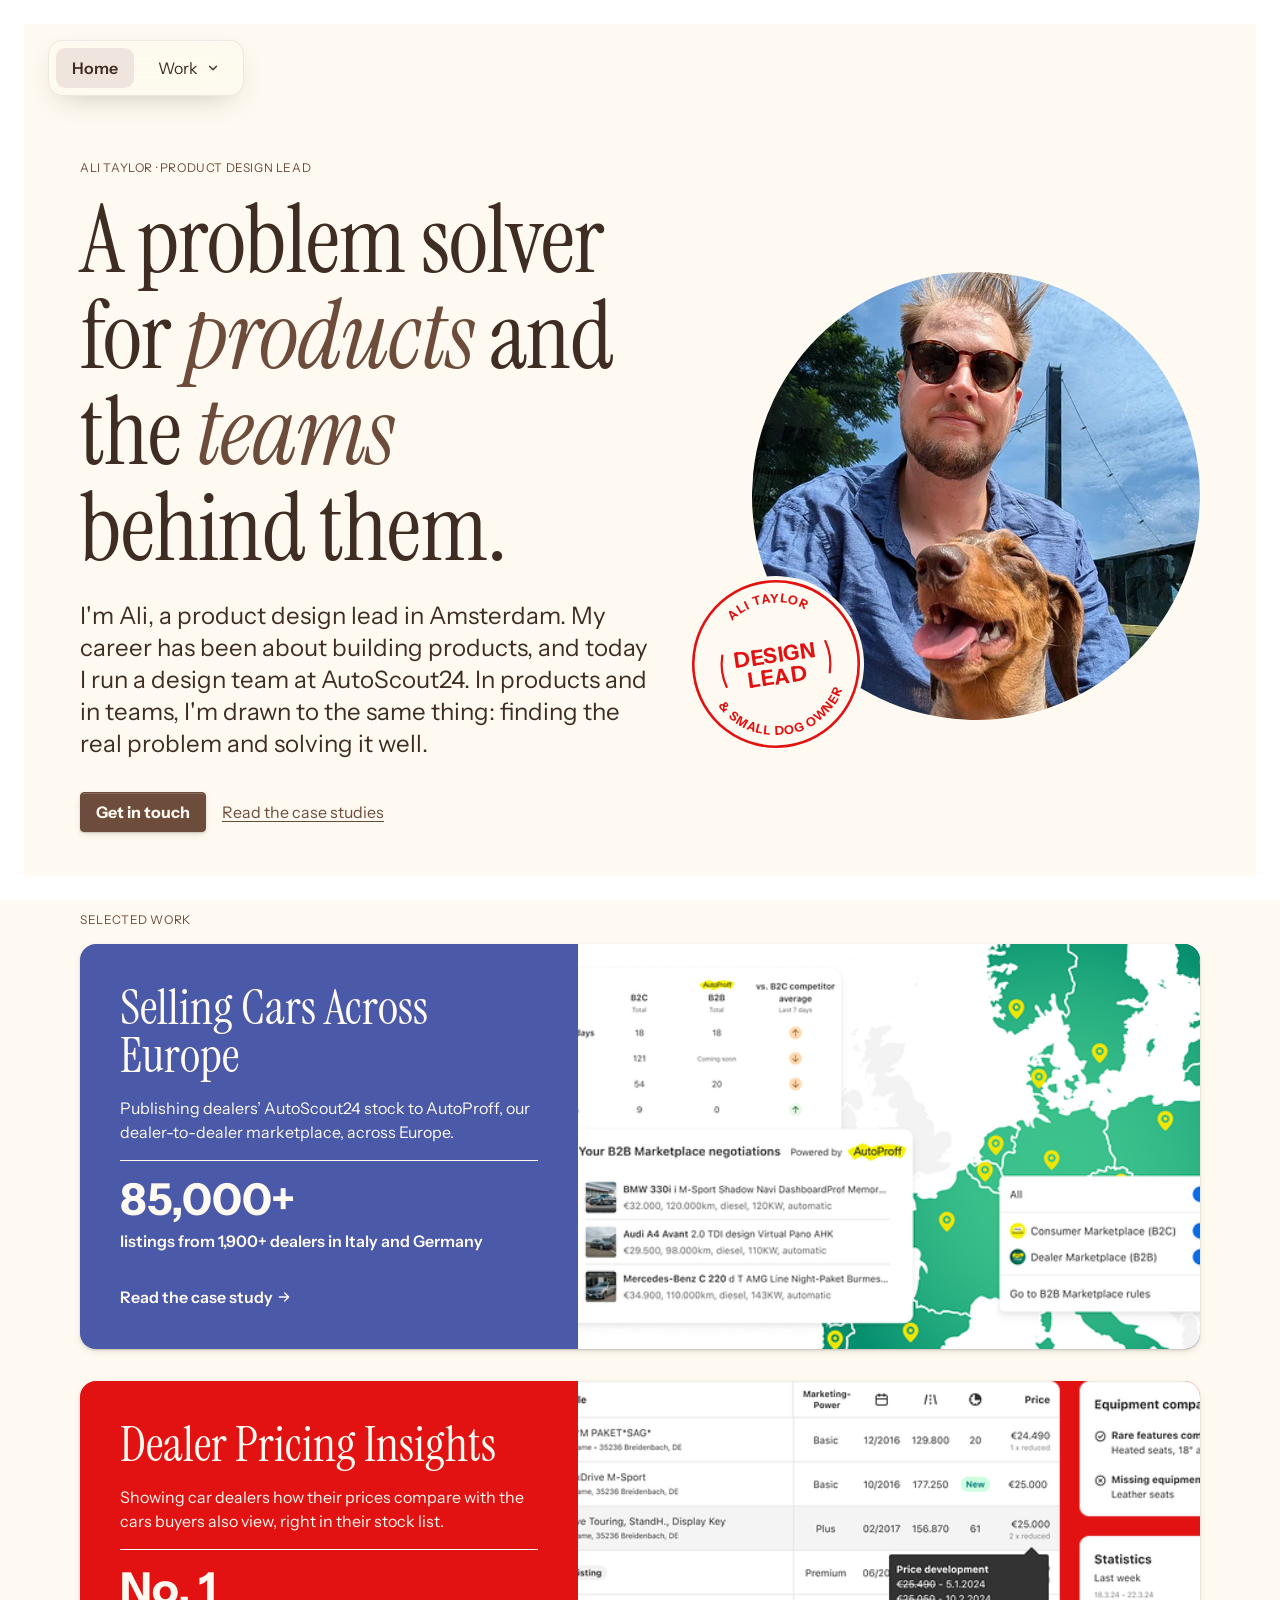
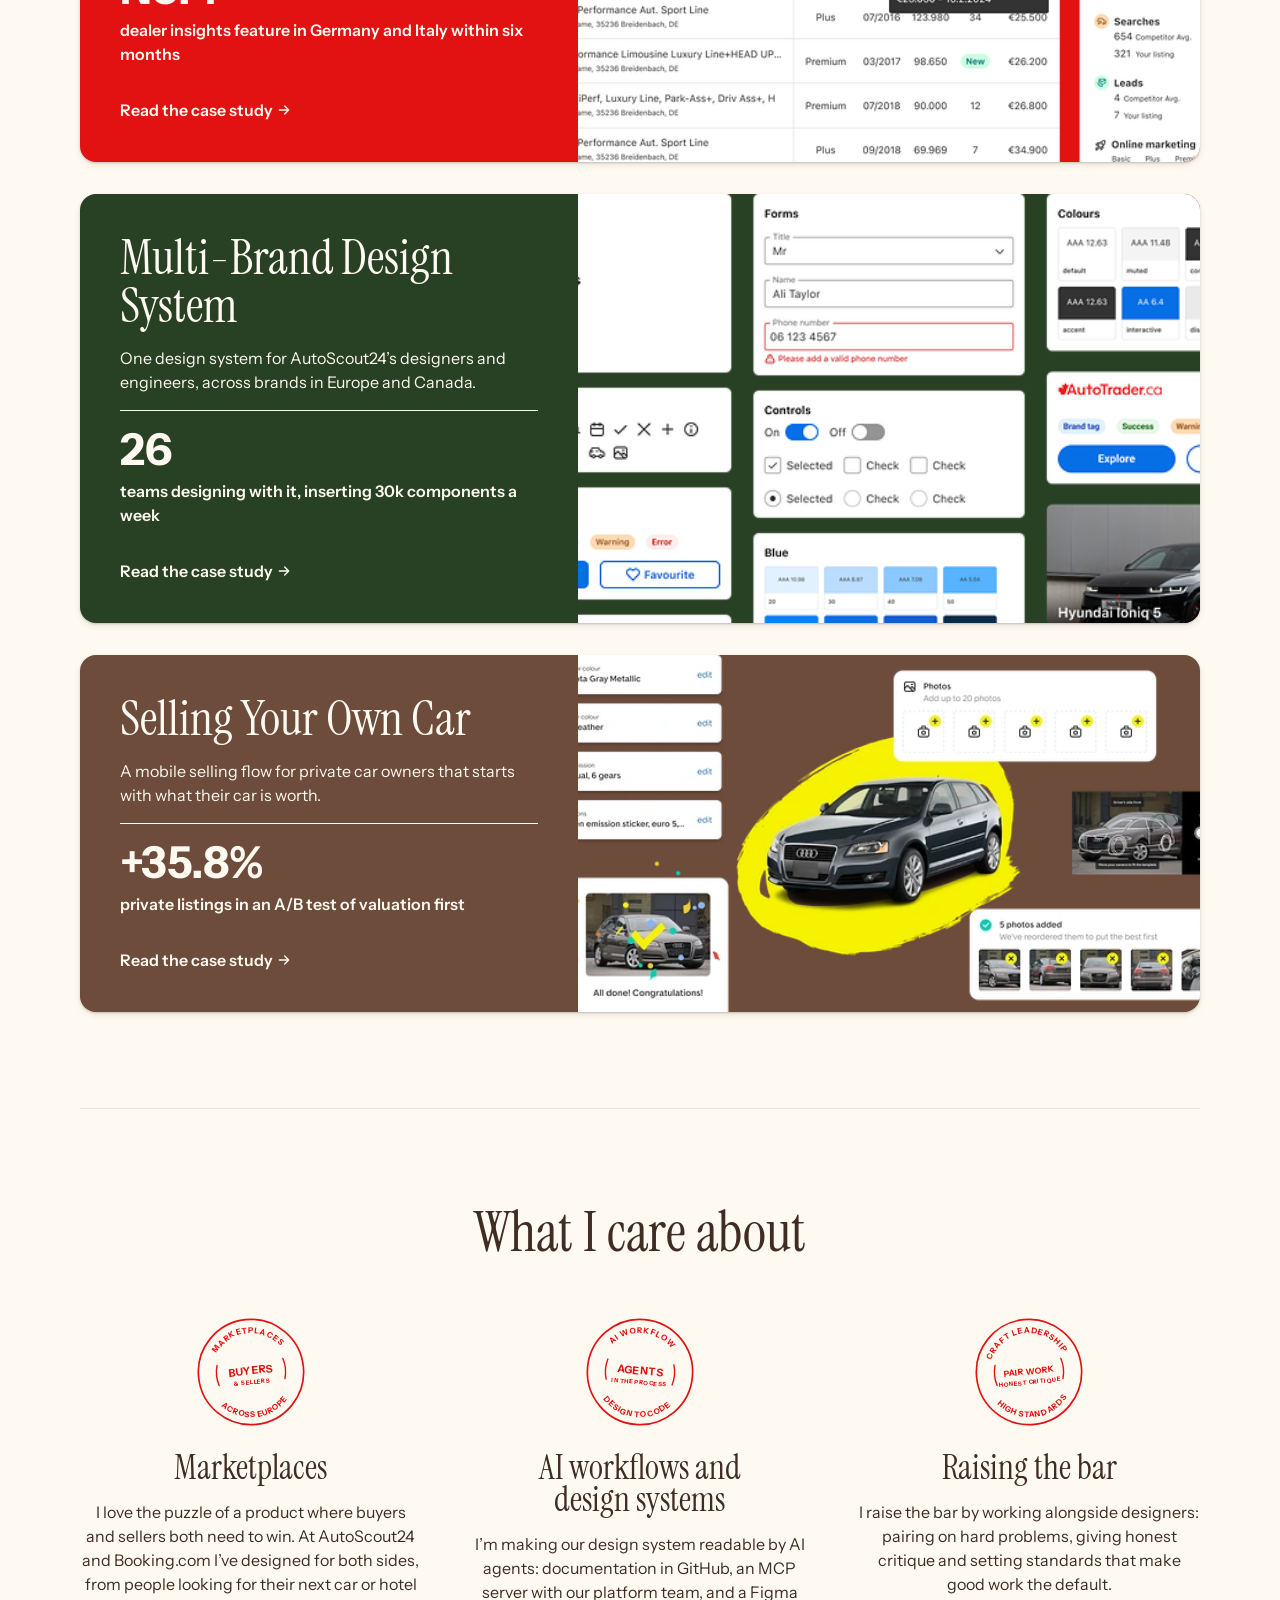
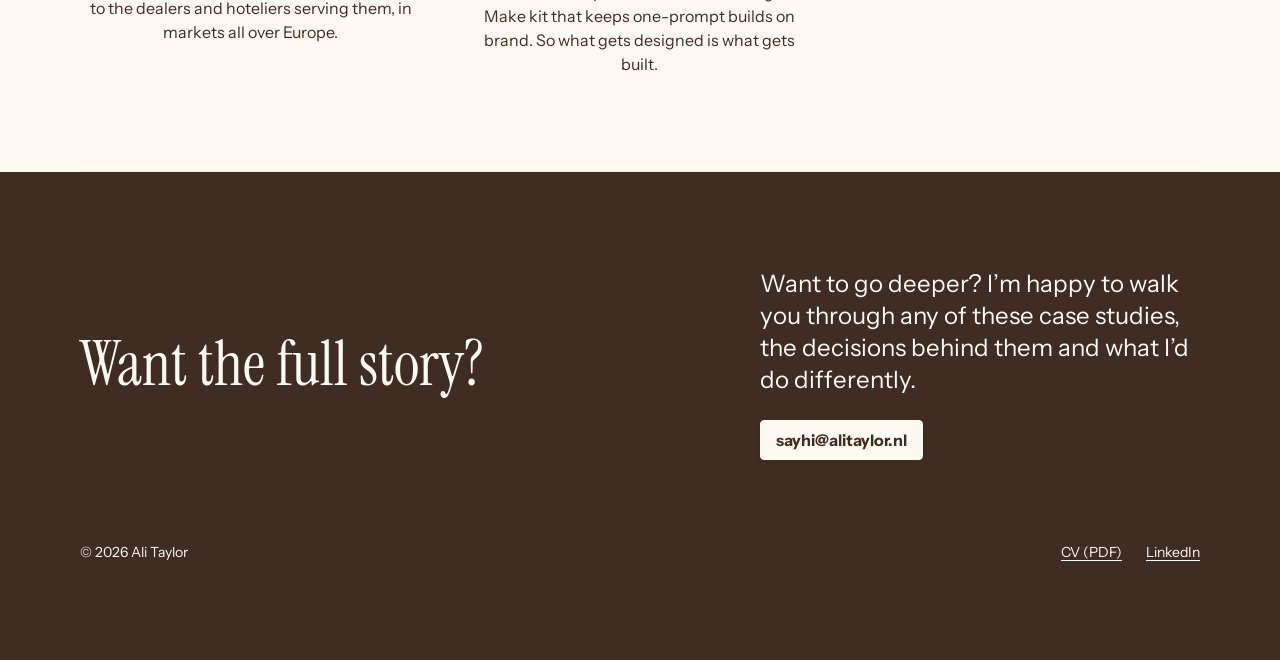
==== index.html @ aa12f7df "Copy pass from portfolio review: results on home cards, clearer names - Home cards (and matching her" ====
<!doctype html>
<html lang="en-GB">
<head>
<meta charset="utf-8">
<meta name="viewport" content="width=device-width, initial-scale=1">
<title>Ali Taylor, product design lead</title>
<meta name="description" content="Ali Taylor is a product design lead at AutoScout24. Case studies in marketplaces across Europe, pricing intelligence, multi-brand design systems and private car selling.">
<link rel="canonical" href="https://alitaylor.nl/">
<meta property="og:type" content="website">
<meta property="og:title" content="Ali Taylor, product design lead">
<meta property="og:description" content="Ali Taylor is a product design lead at AutoScout24. Case studies in marketplaces across Europe, pricing intelligence, multi-brand design systems and private car selling.">
<meta property="og:url" content="https://alitaylor.nl/">
<meta property="og:image" content="https://alitaylor.nl/assets/img/og.jpg?v=2">
<meta property="og:image:width" content="1200">
<meta property="og:image:height" content="630">
<meta name="twitter:card" content="summary_large_image">
<meta name="theme-color" content="#fefaf1">
<link rel="icon" href="assets/favicon.svg" type="image/svg+xml">
<link rel="preconnect" href="https://fonts.googleapis.com">
<link rel="preconnect" href="https://fonts.gstatic.com" crossorigin>
<link rel="stylesheet" href="https://fonts.googleapis.com/css2?family=Instrument+Sans:ital,wght@0,400..700;1,400..700&family=Instrument+Serif:ital@0;1&display=swap">
<script>if(!matchMedia("(prefers-reduced-motion: reduce)").matches){document.documentElement.classList.add("rv");setTimeout(function(){if(!window.__rv)document.documentElement.classList.add("rv-done")},2500)}</script>
<link rel="stylesheet" href="assets/css/site.css?v=ddb1b9ba">
</head>
<body>
<a class="skip" href="#main">Skip to content</a>
<header class="site-header">
  <div class="bar">
    <nav class="nav" aria-label="Main">
      <a href="" aria-current="page">Home</a>
      <details class="work-menu">
        <summary>Work</summary>
          <ul>
  <li><a href="work/cross-border/">Selling Cars Across Europe</a></li>
  <li><a href="work/competitive-insights/">Dealer Pricing Insights</a></li>
  <li><a href="work/showcar/">Multi-Brand Design System</a></li>
  <li><a href="work/private-sellers/">Selling Your Own Car</a></li>
          </ul>
      </details>
    </nav>
  </div>
</header>

<main id="main">
<section class="hero" aria-labelledby="intro-h">
  <div class="wrap">
    <div>
      <span class="chapter-label">Ali Taylor · Product design lead</span>
      <h1 class="display" id="intro-h">A problem solver for <em>products</em> and the <em>teams</em> behind&nbsp;them.</h1>
      <p class="lede">I'm Ali, a product design lead in Amsterdam. My career has been about building products, and today I run a design team at AutoScout24. In products and in teams, I'm drawn to the same thing: finding the real problem and solving it well.</p>
      <div class="hero-actions">
        <a class="btn" href="#contact">Get in touch</a>
        <a class="textlink" href="#work">Read the case studies</a>
      </div>
    </div>
    <div class="portrait-wrap">
      <img class="portrait" src="assets/img/about/ali.webp?v=2" srcset="assets/img/about/ali-520.webp?v=2 520w, assets/img/about/ali.webp?v=2 1040w" sizes="(max-width: 56rem) 80vw, 28rem" width="1040" height="1040" alt="Ali in sunglasses on a sunny terrace, with his dachshund grinning in the foreground.">
      <svg class="roundel portrait-stamp" viewBox="0 0 200 200" role="img" aria-label="Ali Taylor: product design lead and small dog owner">
        <use href="#roundel-frame" />
        <text class="roundel-arc"><textPath href="#roundel-top" startOffset="50%">ALI TAYLOR</textPath></text>
        <text class="roundel-main big" x="100" y="98">DESIGN</text>
        <text class="roundel-main big" x="100" y="123">LEAD</text>
        <text class="roundel-arc"><textPath href="#roundel-bottom" startOffset="50%">&amp; SMALL DOG OWNER</textPath></text>
      </svg>
    </div>
  </div>
</section>

<section class="section" id="work" aria-labelledby="work-h" style="padding-top:0">
  <div class="wrap">
    <div class="section-head">
      <h2 id="work-h">Selected work</h2>
    </div>
    <div class="shelf">
<a class="book project-3" href="work/cross-border/">
  <div class="book-text">
    <h3>Selling Cars Across Europe</h3>
    <p>Publishing dealers’ AutoScout24 stock to AutoProff, our dealer-to-dealer marketplace, across Europe.</p>
    <p class="book-result"><b>85,000+</b> listings from 1,900+ dealers in Italy and Germany</p>
    <span class="book-cta">Read the case study <span class="book-arrow icon-arrow" aria-hidden="true"></span></span>
  </div>
  <div class="shot">
  <img src="assets/img/cross-border/cover.webp" srcset="assets/img/cross-border/cover-620.webp 620w, assets/img/cross-border/cover.webp 1240w" sizes="(max-width: 52rem) 100vw, 620px" alt="" width="1240" height="620" loading="lazy">
</div>
</a>
<a class="book project-2" href="work/competitive-insights/">
  <div class="book-text">
    <h3>Dealer Pricing Insights</h3>
    <p>Showing car dealers how their prices compare with the cars buyers also view, right in their stock list.</p>
    <p class="book-result"><b>No. 1</b> dealer insights feature in Germany and Italy within six months</p>
    <span class="book-cta">Read the case study <span class="book-arrow icon-arrow" aria-hidden="true"></span></span>
  </div>
  <div class="shot">
  <img src="assets/img/competitive-insights/cover.webp" srcset="assets/img/competitive-insights/cover-620.webp 620w, assets/img/competitive-insights/cover.webp 1240w" sizes="(max-width: 52rem) 100vw, 620px" alt="" width="1240" height="620" loading="lazy">
</div>
</a>
<a class="book project-1" href="work/showcar/">
  <div class="book-text">
    <h3>Multi-Brand Design System</h3>
    <p>One design system for AutoScout24’s designers and engineers, across brands in Europe and Canada.</p>
    <p class="book-result"><b>26</b> teams designing with it, inserting 30k components a week</p>
    <span class="book-cta">Read the case study <span class="book-arrow icon-arrow" aria-hidden="true"></span></span>
  </div>
  <div class="shot">
  <img src="assets/img/showcar/cover.webp" srcset="assets/img/showcar/cover-620.webp 620w, assets/img/showcar/cover.webp 1240w" sizes="(max-width: 52rem) 100vw, 620px" alt="" width="1240" height="620" loading="lazy">
</div>
</a>
<a class="book project-4" href="work/private-sellers/">
  <div class="book-text">
    <h3>Selling Your Own Car</h3>
    <p>A mobile selling flow for private car owners that starts with what their car is worth.</p>
    <p class="book-result"><b>+35.8%</b> private listings in an A/B test of valuation first</p>
    <span class="book-cta">Read the case study <span class="book-arrow icon-arrow" aria-hidden="true"></span></span>
  </div>
  <div class="shot">
  <img src="assets/img/private-sellers/cover.webp?v=5" srcset="assets/img/private-sellers/cover-620.webp?v=5 620w, assets/img/private-sellers/cover.webp?v=5 1240w" sizes="(max-width: 52rem) 100vw, 620px" alt="" width="1240" height="620" loading="lazy">
</div>
</a>
    </div>
  </div>
</section>

<section class="section drawer" id="interests" aria-labelledby="interests-h">
  <div class="wrap">
    <div class="section-head">
      <h2 id="interests-h">What I care about</h2>
    </div>
    <svg class="roundel-defs" width="0" height="0" aria-hidden="true" focusable="false">
      <defs>
        <path id="roundel-top" d="M 30,100 A 70,70 0 0 1 170,100" />
        <path id="roundel-bottom" d="M 19,100 A 81,81 0 0 0 181,100" />
        <g id="roundel-frame" fill="none" stroke="currentColor">
          <circle cx="100" cy="100" r="94" stroke-width="3" />
          <path d="M 40.9,82 A 62,62 0 0 0 40.9,118" stroke-width="2.5" stroke-linecap="round" />
          <path d="M 159.1,82 A 62,62 0 0 1 159.1,118" stroke-width="2.5" stroke-linecap="round" />
        </g>
      </defs>
    </svg>
    <div class="interests">
      <article class="interest">
          <svg class="roundel" viewBox="0 0 200 200" role="img" aria-label="Marketplaces: buyers and sellers, across Europe">
            <use href="#roundel-frame" />
            <text class="roundel-arc"><textPath href="#roundel-top" startOffset="50%">MARKETPLACES</textPath></text>
            <text class="roundel-main" x="100" y="104">BUYERS</text>
            <text class="roundel-sub" x="100" y="122">&amp; SELLERS</text>
            <text class="roundel-arc"><textPath href="#roundel-bottom" startOffset="50%">ACROSS EUROPE</textPath></text>
          </svg>
        <h3>Marketplaces</h3>
        <p>I love the puzzle of a product where buyers and sellers both need to win. At AutoScout24 and Booking.com I&rsquo;ve designed for both sides, from people looking for their next car or hotel to the dealers and hoteliers serving them, in markets all over Europe.</p>
      </article>
      <article class="interest">
          <svg class="roundel" viewBox="0 0 200 200" role="img" aria-label="AI Workflow">
            <use href="#roundel-frame" />
            <text class="roundel-arc"><textPath href="#roundel-top" startOffset="50%">AI WORKFLOW</textPath></text>
            <text class="roundel-main" x="100" y="104">AGENTS</text>
            <text class="roundel-sub" x="100" y="122">IN THE PROCESS</text>
            <text class="roundel-arc"><textPath href="#roundel-bottom" startOffset="50%">DESIGN TO CODE</textPath></text>
          </svg>
        <h3>AI workflows and design systems</h3>
        <p>I’m making our design system readable by AI agents: documentation in GitHub, an MCP server with our platform team, and a Figma Make kit that keeps one-prompt builds on brand. So what gets designed is what gets built.</p>
      </article>
      <article class="interest">
          <svg class="roundel" viewBox="0 0 200 200" role="img" aria-label="Craft leadership: pair work, honest critique, high standards">
            <use href="#roundel-frame" />
            <text class="roundel-arc"><textPath href="#roundel-top" startOffset="50%">CRAFT LEADERSHIP</textPath></text>
            <text class="roundel-main long" x="100" y="104">PAIR WORK</text>
            <text class="roundel-sub" x="100" y="122">HONEST CRITIQUE</text>
            <text class="roundel-arc"><textPath href="#roundel-bottom" startOffset="50%">HIGH STANDARDS</textPath></text>
          </svg>
        <h3>Raising the bar</h3>
        <p>I raise the bar by working alongside designers: pairing on hard problems, giving honest critique and setting standards that make good work the default.</p>
      </article>
    </div>
  </div>
</section>
</main>
<section class="contact section" id="contact" aria-labelledby="contact-h">
  <div class="wrap">
    <div>
      <h2 id="contact-h">Want the full story?</h2>
    </div>
    <div>
      <p>Want to go deeper? I&rsquo;m happy to walk you through any of these case studies, the decisions behind them and what I&rsquo;d do differently.</p>
      <a class="btn" href="mailto:sayhi@alitaylor.nl">sayhi@alitaylor.nl</a>
    </div>
    <div class="footer-row"><p class="copyright">&copy; 2026 Ali Taylor</p><nav class="footer-links" aria-label="Elsewhere"><a href="assets/docs/Ali-Taylor-CV.pdf">CV (PDF)</a><a href="https://www.linkedin.com/in/ali-taylor/" rel="me">LinkedIn</a></nav></div>
  </div>
</section>
<script src="assets/js/site.js?v=ddb1b9ba" defer></script>
</body>
</html>
---- assets/css/site.css ----
/* ==========================================================================
   Ali Taylor — portfolio
   WIREFRAME STYLESHEET
   Layout, spacing and responsive behaviour only. No brand styling.
   Replace the tokens below (and the font stacks) to apply a visual style.
   ========================================================================== */

:root {
  /* Palette, from the Portfolio 2024 Figma file (colour variables).
     Not used directly yet: map them onto the role tokens below. */
  --chocolate-40: #efe2db;
  --chocolate-80: #6d4c3b;
  --chocolate-100: #3f2c22;
  --strawberry-20: #fff0f4;
  --strawberry-40: #ffd3e0;
  --strawberry-80: #e21212;
  --vanilla-20: #fefaf1;
  --vanilla-40: #fdeec7;
  --blueberry-80: #4a5aa8;
  --mint-100: #284124;
  --mint-40: #c2dbbd;
  --mint-20: #e4eee2;

  /* Role tokens. Every colour on the site comes from these. */
  --bg: var(--vanilla-20); /* page */
  --fg: var(--chocolate-100);   /* text, borders */
  --muted: var(--chocolate-80); /* secondary text */
  --line: #d4d4d4;      /* dividers, light borders */
  --fill: #f2f2f2;      /* boxes, cards, panels */
  --fill-strong: #dcdcdc; /* emphasised boxes (current step, CTA areas) */

  /* Project tones. Each case study is themed by its tone (see "Project themes" at the end). */
  --tone-1: var(--mint-100);       /* Multi-Brand Design System */
  --tone-2: var(--strawberry-80);  /* Dealer Pricing Insights */
  --tone-3: var(--blueberry-80);   /* Selling Cars Across Europe */
  --tone-4: var(--chocolate-80);   /* Selling Your Own Car */

  /* Type. Instrument Serif for display headings and case study titles; Instrument Sans for everything else.
     Loaded from Google Fonts in each page's <head>. */
  --serif: "Instrument Serif", Georgia, "Times New Roman", serif;
  --sans: "Instrument Sans", system-ui, -apple-system, "Segoe UI", Roboto, Helvetica, Arial, sans-serif;
  --mono: ui-monospace, "SFMono-Regular", Menlo, Consolas, monospace; /* components page only, for class names */

  --measure: 34rem;
  --gutter: round(clamp(1rem, 4vw, 3rem), 8px);
  --wide: 76rem;
  --radius: 4px;
  --radius-lg: 16px;                /* images and large surfaces: cards, callouts, diagrams */
  --frame: 24px;                    /* white frame around the viewport (desktop only, see below) */
  /* line icons, drawn as masks so they take the text colour and look the same on every device */
  --icon-arrow: url("data:image/svg+xml,%3Csvg xmlns='http://www.w3.org/2000/svg' viewBox='0 0 24 24' fill='none' stroke='%23000' stroke-width='2' stroke-linecap='round' stroke-linejoin='round'%3E%3Cpath d='M5 12h14M13 6l6 6-6 6'/%3E%3C/svg%3E");
  --icon-chevron: url("data:image/svg+xml,%3Csvg xmlns='http://www.w3.org/2000/svg' viewBox='0 0 24 24' fill='none' stroke='%23000' stroke-width='2.25' stroke-linecap='round' stroke-linejoin='round'%3E%3Cpath d='M6 9l6 6 6-6'/%3E%3C/svg%3E");
  /* Depth for clickable things, mixed from Chocolate 100 */
  --shadow-sm: 0 1px 2px color-mix(in srgb, var(--chocolate-100) 20%, transparent), 0 3px 8px -3px color-mix(in srgb, var(--chocolate-100) 22%, transparent);
  --shadow-img: 0 1px 2px color-mix(in srgb, var(--chocolate-100) 10%, transparent);
  --shadow-md: 0 2px 4px color-mix(in srgb, var(--chocolate-100) 18%, transparent), 0 10px 22px -10px color-mix(in srgb, var(--chocolate-100) 35%, transparent);
  --nav-space: 5rem;                /* clearance under the sticky glass bar for #section jumps */
  --header-flow: 4rem;              /* height the glass nav takes up at the top of the page: 8px + a 56px pill */
}

*, *::before, *::after { box-sizing: border-box; }

html { -webkit-text-size-adjust: 100%; scroll-behavior: smooth; }
@media (prefers-reduced-motion: reduce) { html { scroll-behavior: auto; } }

body {
  margin: 0;
  background: var(--bg);
  color: var(--fg);
  font-family: var(--sans);
  font-size: 1rem;
  line-height: 1.5rem;
}

img { max-width: 100%; display: block; }

/* White frame around the whole viewport, drawn over the page */
body::after {
  content: ""; position: fixed; inset: 0; z-index: 40; pointer-events: none;
  border: var(--frame) solid #ffffff;
}
@media (max-width: 64rem) { :root { --frame: 0px; } body::after { display: none; } } /* below desktop (phones and tablets, up to 1024px): no frame */

a { color: inherit; text-underline-offset: 0.18em; }

:focus-visible { outline: 2px solid var(--fg); outline-offset: 3px; }
/* on dark or coloured surfaces the ring turns cream so it stays visible (3:1 or more) */
:is(.cs-hero, .contact) :focus-visible { outline-color: var(--on-project, var(--bg)); }

.skip {
  position: absolute; left: -999px; top: 0.5rem; z-index: 50;
  background: var(--fg); color: var(--bg); padding: 0.5rem 1rem;
}
.skip:focus { left: 0.5rem; }

.wrap { max-width: var(--wide); margin: 0 auto; padding: 0 var(--gutter); }

/* ---------- Type scale ---------- */

h1, h2, h3 { font-family: var(--sans); font-weight: 700; line-height: 1.1; line-height: round(1.1em, 8px); margin: 0; }
.display { font-family: var(--serif); font-weight: 400; letter-spacing: -0.01em; line-height: 1; line-height: round(up, 1em, 8px); font-size: clamp(2.8rem, 1.6rem + 5.4vw, 6rem); }
/* h2 and h3 use the display serif (single regular weight, sized up a touch as it runs narrow) */
h2, .h2, h3, .h3 { font-family: var(--serif); font-weight: 400; line-height: 1.05; line-height: round(1.05em, 8px); }
h2, .h2  { font-size: clamp(2.1rem, 1.6rem + 2.4vw, 3.6rem); }
h3, .h3  { font-size: clamp(1.45rem, 1.25rem + 0.8vw, 1.9rem); line-height: 1.1; line-height: round(1.1em, 8px); }

p { margin: 0 0 1em; max-width: var(--measure); }
.lede { font-size: 1.5rem; line-height: 2rem; max-width: 36rem; }

.typed { font-family: var(--sans); font-size: 0.75rem; line-height: 1rem; }

/* ---------- Glass nav bar: site nav on the left, in-page (chapter) nav on the right ---------- */

.site-header {
  position: sticky; top: calc(var(--frame) + 0.5rem); z-index: 20;
  padding: 0.5rem var(--gutter) 0;
  pointer-events: none; /* only the bar itself is clickable */
}
/* The bar only lays out two separate glass pills: site nav (left) and chapters (right) */
.bar {
  max-width: var(--wide); margin: 0 auto;
  display: flex; flex-wrap: wrap; align-items: flex-start; justify-content: space-between; gap: 0.5rem 1rem;
}
.bar > .nav, .bar > .chapters {
  pointer-events: auto;
  padding: calc(0.5rem - 1px); /* the 1px border makes up the rest: 56px tall */
  border-radius: 0.9rem;
  background: color-mix(in srgb, var(--vanilla-20) 62%, transparent);
  -webkit-backdrop-filter: blur(16px) saturate(1.6);
  backdrop-filter: blur(16px) saturate(1.6);
  border: 1px solid color-mix(in srgb, var(--chocolate-40) 85%, transparent);
  box-shadow:
    inset 0 1px 0 rgba(255, 255, 255, 0.65),
    0 10px 30px -14px color-mix(in srgb, var(--chocolate-100) 35%, transparent);
}
@supports not ((backdrop-filter: blur(1px)) or (-webkit-backdrop-filter: blur(1px))) {
  .bar > .nav, .bar > .chapters { background: color-mix(in srgb, var(--vanilla-20) 94%, transparent); }
}

.nav, .chapters ol { display: flex; align-items: center; gap: 0.5rem; }
.nav a, .nav summary, .chapters a {
  display: block; white-space: nowrap; cursor: pointer;
  font-size: 1rem; line-height: 1.5rem; color: var(--chocolate-100); text-decoration: none;
  padding: 0.5rem 1rem; border-radius: 0.6rem;
  transition: background-color 0.15s, color 0.15s;
}
.nav a:hover, .nav summary:hover, .chapters a:hover { background: color-mix(in srgb, var(--chocolate-40) 90%, transparent); } /* same tint as the selected state */
.nav a[aria-current="page"], .work-menu.current summary { background: color-mix(in srgb, var(--chocolate-40) 90%, transparent); font-weight: 600; }

.chapters { min-width: 0; }
.chapters ol { list-style: none; margin: 0; padding: 0; overflow-x: auto; scrollbar-width: none; }
.chapters ol::-webkit-scrollbar { display: none; }
.chapters a { color: var(--chocolate-80); }
.chapters a.active { background: var(--project-tint, var(--fill)); color: var(--project-ink, var(--project, var(--fg))); font-weight: 600; }

@media (max-width: 52rem) {
  :root { --nav-space: 9rem; --header-flow: 8rem; } /* two pills stacked here: 8 + 56 + 8 + 56 */
  /* the chapters pill drops below the site nav, full width, and scrolls sideways */
  .bar > .chapters { flex: 1 1 100%; }
}
/* the next-chapter arrow only exists on phones */
.chapters .chapter-next { display: none; }
@media (max-width: 40rem) {
  /* phones: one pill on the same row as Home/Work, showing the current chapter and an arrow to the next */
  :root { --nav-space: 5rem; --header-flow: 4rem; }
  .bar { flex-wrap: nowrap; }
  .bar > .chapters { flex: 1 1 auto; display: flex; align-items: center; justify-content: space-between; gap: 0.5rem; }
  .chapters ol { overflow: visible; min-width: 0; }
  .chapters li:not(.is-current) { display: none; }
  .chapters li.is-current a { overflow: hidden; text-overflow: ellipsis; }
  .chapters .chapter-next {
    display: grid; place-items: center; flex: none; width: 2.5rem; height: 2.5rem; padding: 0; border-radius: 0.6rem;
    font-size: 1rem; text-decoration: none;
    background: var(--project-tint, var(--fill)); color: var(--project-ink, var(--project, var(--fg)));
  line-height: 1.5rem;
}
  .chapters .chapter-next[hidden] { display: none; }
  .chapters .chapter-next .icon-arrow { transform: rotate(90deg); } /* points down the page */
}

.work-menu { position: relative; }
/* the blurred pills each form their own stack, so lift the site nav above the chapters pill, or its open menu slides under the chapters where they stack on smaller screens */
.bar > .nav { position: relative; z-index: 1; }
.work-menu summary { list-style: none; display: flex; align-items: center; gap: 0.5rem; }
.work-menu summary::-webkit-details-marker { display: none; }
.work-menu summary::after {
  content: ""; width: 0.9em; height: 0.9em; background: currentColor; transition: transform 0.2s ease;
  -webkit-mask: var(--icon-chevron) center / contain no-repeat; mask: var(--icon-chevron) center / contain no-repeat;
}
.work-menu[open] summary::after { transform: rotate(180deg); }
.work-menu ul {
  position: absolute; left: 0; top: calc(100% + 0.5rem); z-index: 2;
  list-style: none; margin: 0; padding: calc(0.5rem - 1px); /* plus the 1px border */
  width: max-content; max-width: calc(100vw - 2rem);
  border-radius: 0.9rem;
  background: color-mix(in srgb, var(--vanilla-20) 95%, transparent);
  -webkit-backdrop-filter: blur(16px) saturate(1.6);
  backdrop-filter: blur(16px) saturate(1.6);
  border: 1px solid color-mix(in srgb, var(--chocolate-40) 85%, transparent);
  box-shadow: inset 0 1px 0 rgba(255, 255, 255, 0.65), 0 10px 30px -14px color-mix(in srgb, var(--chocolate-100) 35%, transparent);
}
.work-menu li a {
  display: block;
  font-size: 1rem; padding: 0.5rem 1rem;
  line-height: 1.5rem;
}
.work-menu li a[aria-current="page"] { background: color-mix(in srgb, var(--chocolate-40) 90%, transparent); font-weight: 600; }
.work-menu li a:hover { background: color-mix(in srgb, var(--chocolate-40) 90%, transparent); }

.btn {
  display: inline-flex; align-items: center; gap: 0.5rem;
  font: inherit; font-size: 1rem; font-weight: 700; line-height: 1.5rem;
  background: var(--chocolate-80); color: var(--bg);
  border: 1px solid var(--chocolate-80); border-radius: var(--radius);
  padding: calc(0.5rem - 1px) calc(1rem - 1px); text-decoration: none; /* 40px tall with the border */
  box-shadow: inset 0 1px 0 rgba(255, 255, 255, 0.18), var(--shadow-sm);
  transition: transform 0.15s ease, box-shadow 0.15s ease;
}
.btn:hover { transform: translateY(-1px); box-shadow: inset 0 1px 0 rgba(255, 255, 255, 0.18), var(--shadow-md); }
.btn:active { transform: translateY(1px); box-shadow: inset 0 1px 2px rgba(0, 0, 0, 0.2); }
.btn.small { padding: 0.5rem 1rem; }
.btn.ghost { background: var(--bg); color: var(--fg); }


/* ---------- Info card (key/value panel) ---------- */

.card {
  --margin: 4rem;
  position: relative;
  background: var(--fill);
  border: 1px solid var(--fg);
  border-radius: var(--radius-lg);
  padding: 1.5rem 1.5rem 1.5rem;
}
.card .card-top {
  display: flex; justify-content: space-between; gap: 1rem;
  font-family: var(--sans); font-size: 0.75rem; color: var(--muted);
  padding-bottom: 0.5rem; margin-bottom: 0.5rem; border-bottom: 1px solid var(--line);
  line-height: 1rem;
}
.card dl { margin: 0; font-size: 1rem; line-height: 1.5rem; }
.card dl div { display: grid; grid-template-columns: calc(var(--margin) - 0.5rem) 1fr; gap: 1rem; }
.card dt { color: var(--muted); }
.card dd { margin: 0; }

/* Label badge (was a rubber stamp) */
.stamp {
  position: absolute;
  font-family: var(--sans); font-size: 0.75rem; line-height: 1rem; text-align: center;
  color: var(--muted); border: 1px dashed var(--muted); border-radius: var(--radius);
  padding: 0.5rem 0.5rem; background: var(--bg);
}

/* ---------- Hero ---------- */

.hero { padding: round(clamp(3rem, 8vw, 6rem), 8px) 0 round(clamp(3rem, 7vw, 5rem), 8px); }
.hero .wrap {
  display: grid; gap: round(clamp(2.5rem, 5vw, 4rem), 8px);
  grid-template-columns: minmax(0, 1.35fr) minmax(0, 1fr);
  align-items: center;
}
.hero h1 { margin-bottom: 1.5rem; }
.hero .lede { margin-bottom: 2rem; }
.hero-actions { display: flex; flex-wrap: wrap; gap: 1rem; align-items: center; }
.hero-actions .textlink { font-size: 1rem; line-height: 1.5rem; }
.textlink { color: var(--chocolate-80); }
.hero .card { max-width: 26rem; justify-self: end; width: 100%; padding-bottom: 4rem; --margin: 5rem; }
.hero .stamp { right: 1rem; bottom: 1rem; }
.portrait-wrap { position: relative; justify-self: end; width: 100%; max-width: 28rem; }
.portrait {
  display: block; width: 100%; height: auto; aspect-ratio: 1;
  object-fit: cover; border-radius: 50%; transform: rotate(3deg);
}
.roundel.portrait-stamp {
  position: absolute; left: -4rem; bottom: -2rem; width: round(clamp(9.5rem, 14vw, 11.5rem), 8px);
  background: var(--bg); border-radius: 50%; transform: rotate(-8deg);
}
@media (max-width: 56rem) {
  .portrait-wrap { justify-self: center; max-width: min(80vw, 22rem); }
  .roundel.portrait-stamp { left: -3rem; bottom: -2rem; }
}
@media (max-width: 40rem) {
  /* phones: a small portrait beside the headline. The text column dissolves
     (display: contents) so the headline and portrait can share a row. */
  .hero .wrap:has(> .portrait-wrap) {
    grid-template-columns: minmax(0, 1fr) auto; column-gap: 1rem; row-gap: 0; align-items: center;
    grid-template-areas: "label label" "title pic" "lede lede" "actions actions";
  }
  .hero .wrap:has(> .portrait-wrap) > div:first-child { display: contents; }
  .hero .wrap:has(> .portrait-wrap) .chapter-label { grid-area: label; }
  .hero .wrap:has(> .portrait-wrap) h1 { grid-area: title; }
  .hero .wrap:has(> .portrait-wrap) .lede { grid-area: lede; }
  .hero .wrap:has(> .portrait-wrap) .hero-actions { grid-area: actions; }
  .portrait-wrap { grid-area: pic; width: 7.5rem; max-width: none; justify-self: end; margin-bottom: 3rem; }
  .roundel.portrait-stamp { left: -1.5rem; bottom: -2.5rem; width: 5rem; } /* below-left of the photo, clear of the dog */
}
/* 404: the dog cut-out takes the portrait's place, with the same stamp */
.lost-dog { position: relative; justify-self: end; width: 100%; max-width: 22rem; }
.lost-dog img { display: block; width: 100%; height: auto; }
.lost .roundel-main.big { font-size: 46px; letter-spacing: 0.02em; }
.lost-dog .portrait-stamp { left: -5.5rem; bottom: -1.5rem; }
@media (max-width: 56rem) {
  .lost-dog { justify-self: center; max-width: min(70vw, 18rem); }
  .lost-dog .portrait-stamp { left: -2.5rem; bottom: -2rem; }
}
@media (prefers-reduced-motion: no-preference) {
  .portrait-stamp { animation: stamp-in 0.45s cubic-bezier(0.3, 1.5, 0.5, 1) 0.3s backwards; }
}
.hero.solo .wrap { grid-template-columns: 1fr; }
.hero.solo h1 { max-width: 16ch; }

/* ---------- Home: intro (type-led hero with a signature stamp) ---------- */

.intro { padding: round(clamp(2.5rem, 7vw, 5.5rem), 8px) 0 round(clamp(3rem, 6vw, 4.5rem), 8px); }
.intro-grid {
  display: grid; grid-template-columns: minmax(0, 1fr) auto;
  gap: 2rem round(clamp(2rem, 5vw, 5rem), 8px); align-items: center;
}
.intro-kicker { font-size: 1rem; font-weight: 700; letter-spacing: 1px; color: var(--chocolate-80); margin: 0 0 1.5rem; line-height: 1.5rem; }
.intro h1 { font-size: clamp(3.2rem, 1.6rem + 6.6vw, 8rem); line-height: 0.95; line-height: round(up, 0.95em, 8px); max-width: 13ch; margin-bottom: 2rem; }
.intro h1 em, .hero h1 em { font-style: italic; color: var(--chocolate-80); }
.intro .lede { margin-bottom: 2rem; }
.intro .intro-stamp { width: round(clamp(12rem, 24vw, 21rem), 8px); transform: rotate(-8deg); align-self: start; margin-top: round(clamp(2rem, 6vw, 5rem), 8px); }
/* Standalone holding page: the intro alone, filling the screen, footer at the bottom */
body:has(> .home-solo) { min-height: 100vh; min-height: 100dvh; display: flex; flex-direction: column; }
.home-solo { flex: 1; display: flex; flex-direction: column; justify-content: center; }
.intro-facts {
  display: grid; grid-template-columns: repeat(3, minmax(0, 1fr)); gap: 1rem 2rem;
  margin: round(clamp(2.5rem, 6vw, 4rem), 8px) 0 0; padding-block: 1.5rem; border-block: 1px solid var(--chocolate-40);
}
.intro-facts dt { font-size: 0.75rem; font-weight: 700; letter-spacing: 1px; text-transform: uppercase; color: var(--strawberry-80); line-height: 1rem; }
.intro-facts dd { margin: 0.5rem 0 0; color: var(--chocolate-100); }
@media (max-width: 48rem) {
  .intro-grid { grid-template-columns: 1fr; }
  .intro .intro-stamp { grid-row: 1; justify-self: end; width: 7.5rem; margin: 0 0 -1.5rem; }
  .intro-kicker { margin-bottom: 1rem; font-size: 1rem; line-height: 1.5rem; }
  .intro-facts { grid-template-columns: 1fr; gap: 1rem; }
  .intro-facts div { display: grid; grid-template-columns: 5rem 1fr; align-items: baseline; }
  .intro-facts dd { margin: 0; }
}
@media (prefers-reduced-motion: no-preference) {
  .intro-stamp { animation: stamp-in 0.45s cubic-bezier(0.3, 1.5, 0.5, 1) 0.2s backwards; }
  @keyframes stamp-in { from { opacity: 0; transform: scale(1.25) rotate(-8deg); } }
}


@media (max-width: 56rem) {
  .hero .wrap { grid-template-columns: 1fr; }
  .hero .card { justify-self: start; }
}

/* ---------- Section heads ---------- */

.section { padding: round(clamp(3.5rem, 8vw, 6rem), 8px) 0; }
.section-head { display: flex; flex-wrap: wrap; align-items: end; justify-content: space-between; gap: 1rem 2rem; margin-bottom: round(clamp(2rem, 4vw, 3rem), 8px); }
.section-head p { margin: 0; color: var(--muted); max-width: 26rem; }
/* Section labels (e.g. "Selected work") use the chapter-label style */
.section-head h2 { font-family: var(--sans); font-size: 0.75rem; font-weight: 400; line-height: 1rem; color: var(--chocolate-80); text-transform: uppercase; letter-spacing: 0.05em; }
#work .section-head { margin-bottom: 1rem; } /* the small label sits close to the cards it introduces */

/* ---------- Home: case study cards ---------- */

.shelf { display: grid; gap: round(clamp(1.5rem, 3vw, 2rem), 8px); }

.book {
  display: grid; grid-template-columns: minmax(0, 1fr) minmax(0, 1.25fr);
  border-radius: var(--radius-lg); overflow: hidden;
  text-decoration: none; color: var(--fg);
  background: var(--tone, var(--fill));
}
.book { position: relative; box-shadow: var(--shadow-sm); }

/* Hover: the card lifts, the arrow nudges, any cover image zooms */
.icon-arrow {
  display: inline-block; width: 1em; height: 1em; vertical-align: -0.15em; background: currentColor;
  -webkit-mask: var(--icon-arrow) center / contain no-repeat; mask: var(--icon-arrow) center / contain no-repeat;
}
.book-arrow { display: inline-block; }
.book .shot > img { transition: transform 0.5s ease; }
@media (hover: hover) {
  .book { transition: transform 0.25s ease, box-shadow 0.25s ease; }
  .book-arrow { transition: transform 0.25s ease; }
  .book:is(:hover, :focus-visible) { transform: translateY(-4px); box-shadow: 0 18px 32px -16px color-mix(in srgb, var(--project, var(--fg)) 55%, transparent); }
  .book:is(:hover, :focus-visible) .book-arrow { transform: translateX(0.35rem); }
  .book:is(:hover, :focus-visible) .shot > img { transform: scale(1.04); }
}

.book-text { padding: round(clamp(1.5rem, 3vw, 2.5rem), 8px); display: flex; flex-direction: column; gap: 1rem; }
.book-meta { font-family: var(--sans); font-size: 0.75rem; color: var(--muted); line-height: 1rem; }
.book h3 { font-family: var(--serif); font-weight: 400; line-height: 1.05; line-height: round(1.05em, 8px); font-size: clamp(2rem, 1.6rem + 1.8vw, 3.2rem); }
.book p { margin: 0; line-height: 1.5rem; }
.book .book-result { padding-top: 1rem; border-top: 1px solid currentColor; font-weight: 600; } /* the headline result, for readers who don’t click through */
.book-result b { display: block; font-size: clamp(2rem, 1.6rem + 1.6vw, 2.75rem); line-height: 1; margin-bottom: 0.5rem; }
.book-cta { margin-top: auto; padding-top: 1rem; font-size: 1rem; font-weight: 600; line-height: 1.5rem; }
.book .shot { border: 0; box-shadow: none; border-radius: 0; min-height: 18rem; aspect-ratio: auto; height: 100%; }
.book .shot:has(> img) { background: transparent; } /* cover images with transparent gaps show the card colour */

@media (max-width: 52rem) {
  .book { grid-template-columns: 1fr; }
  .book .shot { min-height: 14rem; aspect-ratio: 16 / 10; }
}

/* ---------- Image frames with built-in placeholder ---------- */
/* Drop a file at the src path and it covers the placeholder. */

.shot {
  position: relative; overflow: hidden;
  background: var(--fill);
  border: 0; border-radius: var(--radius-lg);
  box-shadow: var(--shadow-img);
  aspect-ratio: 16 / 10;
  margin: 0;
}
.shot.tall { aspect-ratio: 4 / 5; }
.shot.wide { aspect-ratio: 21 / 9; }
.shot.square { aspect-ratio: 1; }
.shot > iframe { position: absolute; inset: 0; width: 100%; height: 100%; border: 0; z-index: 1; }
.shot > img, .shot > video { position: absolute; inset: 0; width: 100%; height: 100%; object-fit: cover; z-index: 1; }
.shot.contain > img { object-fit: contain; }
.shot .todo {
  position: absolute; inset: 0; display: flex; flex-direction: column; justify-content: center; gap: 0.5rem;
  padding: 1.5rem 1.5rem;
  font-family: var(--sans); font-size: 0.75rem; line-height: 1rem; color: var(--muted);
  /* the classic wireframe cross */
  background:
    linear-gradient(to top right, transparent calc(50% - 0.5px), var(--line) calc(50% - 0.5px), var(--line) calc(50% + 0.5px), transparent calc(50% + 0.5px)),
    linear-gradient(to bottom right, transparent calc(50% - 0.5px), var(--line) calc(50% - 0.5px), var(--line) calc(50% + 0.5px), transparent calc(50% + 0.5px)),
    var(--fill);
}
.shot .todo > * { background: var(--fill); align-self: flex-start; padding: 0 0.5rem; }
.shot .todo strong { color: var(--fg); font-weight: 600; }
.shot .todo code { font-family: var(--sans); font-size: 0.75rem; word-break: break-all; line-height: 1rem; }

/* Sideways gallery: groups of screens (mobile, then desktop) in one scrolling row,
   moved by trackpad, mouse drag or the arrow buttons. The track's padding keeps
   image shadows and focus rings from being clipped by the scroll box. */
.gallery, .figs:has(> .gallery) { min-width: 0; } /* grid items: let the track scroll instead of widening the page */
.gallery { --gh: clamp(17.5rem, 34vw, 27rem); }
.gallery-track {
  position: relative; display: flex; gap: 2.5rem; overflow-x: auto; overscroll-behavior-x: contain;
  scroll-snap-type: x mandatory; scroll-padding-inline: 0.5rem; scrollbar-width: none;
  padding: 0.5rem; margin: -0.5rem; cursor: grab;
}
.gallery-track::-webkit-scrollbar { display: none; }
.gallery-track.dragging { scroll-snap-type: none; cursor: grabbing; user-select: none; }
.gallery-track img { -webkit-user-drag: none; }
.gallery-item { flex: none; }
.gallery { scroll-margin-top: calc(var(--frame) + var(--nav-space) + 1rem); } /* clears the sticky nav when a link jumps to a gallery screen */
.gallery .shot { scroll-snap-align: start; } /* snap to each screen, so a wide desktop shot can be read in parts on a phone */
.gallery-shots { display: flex; gap: 1rem; }
.gallery .shot { flex: none; height: var(--gh); aspect-ratio: var(--ar); background: #ffffff; }
.gallery .cap { width: 0; min-width: 100%; } /* the caption wraps to the width of its screens instead of widening them */
.gallery-nav { display: flex; justify-content: flex-end; gap: 0.5rem; margin-top: 1rem; }
.gallery-nav button {
  width: 3rem; height: 3rem; border: 0; border-radius: 50%; cursor: pointer; position: relative;
  background: var(--page-tone, var(--project, var(--fg)));
  box-shadow: 0 2px 6px color-mix(in srgb, var(--chocolate-100) 25%, transparent), inset 0 1px 0 rgba(255, 255, 255, 0.3);
  transition: background-color 0.25s ease, opacity 0.25s ease;
}
.gallery-nav button::after {
  content: ""; position: absolute; inset: 0; background: var(--on-project, var(--bg));
  -webkit-mask: var(--icon-arrow) 50% 50% / 1.5rem no-repeat; mask: var(--icon-arrow) 50% 50% / 1.5rem no-repeat;
}
.gallery-nav .prev::after { transform: scaleX(-1); }
.gallery-nav button:focus-visible:not(:disabled) { background: color-mix(in srgb, var(--page-tone, var(--project, var(--fg))) 72%, #ffffff); }
@media (hover: hover) { .gallery-nav button:hover:not(:disabled) { background: color-mix(in srgb, var(--page-tone, var(--project, var(--fg))) 72%, #ffffff); } }
.gallery-nav button:disabled { opacity: 0.3; cursor: default; box-shadow: none; }

figure { margin: 0; }
figcaption.cap { font-size: 0.75rem; color: var(--muted); margin-top: 0.5rem; max-width: 40rem; line-height: 1rem; }

/* ---------- Home: other work grid ---------- */

/* Dividers above and below, in the same colour and width as the line above the homepage facts
   (confined to the content column rather than running edge to edge) */
.drawer { background: transparent; position: relative; }
.drawer::before, .drawer::after {
  content: ""; position: absolute; height: 1px; background: var(--chocolate-40);
  left: calc(max(0px, (100% - var(--wide)) / 2) + var(--gutter));
  right: calc(max(0px, (100% - var(--wide)) / 2) + var(--gutter));
}
.drawer::before { top: 0; }
.drawer::after { bottom: 0; }
/* Section title at h2 size, in Strawberry 80 */
.drawer .section-head { justify-content: center; text-align: center; }
.drawer .section-head h2 { font-family: var(--serif); font-weight: 400; letter-spacing: 0; text-transform: none; line-height: 1.05; line-height: round(1.05em, 8px); font-size: clamp(2.1rem, 1.6rem + 2.4vw, 3.6rem); color: var(--fg); }
.drawer .section-head p { color: var(--muted); }
.drawer-grid {
  display: grid; gap: 1.5rem;
  grid-template-columns: repeat(auto-fill, minmax(min(100%, 19rem), 1fr));
}
.drawer .card, .interests .card { background: var(--bg); padding: 1rem 1.5rem 1.5rem; }

/* ---------- Home: areas of expertise roundels ---------- */

.roundel-defs { position: absolute; width: 0; height: 0; overflow: hidden; }
.roundels {
  list-style: none; margin: 0; padding: 0;
  display: flex; flex-wrap: wrap; justify-content: center;
  gap: round(clamp(1rem, 3vw, 2.5rem), 8px);
}
.roundel { display: block; width: round(clamp(9.5rem, 14vw, 11.5rem), 8px); height: auto; color: var(--strawberry-80); }
.roundel text { fill: currentColor; font-family: var(--sans); font-weight: 700; text-anchor: middle; text-transform: uppercase; }
.roundel-arc { font-size: 14px; letter-spacing: 0.1em; }
.roundel-main { font-size: 19px; letter-spacing: 0.04em; }
.roundel-main.long { font-size: 15px; letter-spacing: 0.02em; } /* keeps longer words inside the side brackets */
.roundel-main.big { font-size: 24px; letter-spacing: 0.03em; }
.roundel-sub { font-size: 10.5px; font-weight: 600; letter-spacing: 0.08em; }
.drawer .card h3, .interests .card h3 { font-size: 1.5rem; line-height: 2rem; margin: 0 0 0.5rem; }
.drawer .card p, .interests .card p { font-size: 1rem; line-height: 1.5rem; margin: 0; }

/* ---------- Home: interests (three centred columns: stamp, title, text) ---------- */

.interests { display: grid; grid-template-columns: repeat(3, minmax(0, 1fr)); gap: round(clamp(2rem, 4vw, 3rem), 8px); margin-top: round(clamp(2rem, 5vw, 3.5rem), 8px); text-align: center; }
.interest { display: grid; gap: 1rem; justify-items: center; align-content: start; }
.interest .roundel { --tilt: -6deg; width: round(clamp(7rem, 9vw, 8rem), 8px); transform: rotate(var(--tilt)); cursor: default; user-select: none; }
.interest:nth-child(2) .roundel { --tilt: 5deg; }
@media (hover: hover) and (prefers-reduced-motion: no-preference) {
  /* a playful wobble when you hover a column; decoration only, so the cursor stays the default arrow */
  .interest .roundel { transition: transform 0.5s cubic-bezier(0.3, 1.6, 0.5, 1); }
  .interest:hover .roundel { transform: rotate(calc(var(--tilt) * -2)) scale(1.08); }
}
.interest h3 { font-size: clamp(1.6rem, 1.3rem + 1vw, 2.1rem); line-height: 1.05; line-height: round(1.05em, 8px); margin: 0.5rem 0 0; text-wrap: balance; }
.interest p { font-size: 1rem; line-height: 1.5rem; margin: 0; max-width: 24rem; }
@media (max-width: 52rem) {
  .interests { grid-template-columns: 1fr; }
}

/* ---------- Contact block ---------- */

.contact { background: var(--chocolate-100); color: var(--bg); }
.contact .btn { background: var(--bg); border-color: var(--bg); color: var(--chocolate-100); }
.contact .wrap { display: grid; grid-template-columns: minmax(0, 1.4fr) minmax(0, 1fr); gap: 2rem 4rem; align-items: center; }
.contact h2 { font-size: clamp(2.2rem, 1.5rem + 3vw, 4rem); }
.contact p:not(.copyright) { font-size: 1.5rem; line-height: 2rem; }
.contact .footer-row { grid-column: 1 / -1; display: flex; flex-wrap: wrap; justify-content: space-between; gap: 0.5rem 2rem; margin-top: round(clamp(1.5rem, 4vw, 3rem), 8px); font-size: 0.875rem; line-height: 1.5rem; }
.contact .copyright { margin: 0; }
.footer-links { display: flex; flex-wrap: wrap; gap: 0.5rem 1.5rem; }
.footer-links a { color: inherit; text-underline-offset: 3px; }
@media (max-width: 48rem) { .contact .wrap { grid-template-columns: 1fr; } }

.site-footer { padding: 1.5rem 0 2rem; font-size: 0.75rem; line-height: 1rem; }
.site-footer .wrap { display: flex; flex-wrap: wrap; gap: 1rem 2rem; justify-content: space-between; }

/* ==========================================================================
   Case study pages
   ========================================================================== */

/* Pulled up behind the glass bar so the project colour shows through it */
.cs-hero { background: var(--tone, var(--fill)); border-bottom: 1px solid var(--fg); margin-top: calc(-1 * var(--header-flow)); padding: calc(var(--header-flow) + round(clamp(4rem, 9vw, 7.5rem), 8px)) 0 0; }
.cs-hero h1 { margin-bottom: 1rem; }
.cs-hero .lede { margin: 0; max-width: 40rem; }
.cs-meta { margin: 1rem 0 0; font-size: 0.875rem; line-height: 1.5rem; opacity: 0.8; }
/* The fast track: problem, my part, key decision and result, read left to right. Each links to its chapter. */
.summary { display: grid; grid-template-columns: repeat(3, minmax(0, 1fr)) minmax(0, 1.15fr); margin-top: round(clamp(2rem, 4vw, 2.5rem), 8px); background: var(--bg); color: var(--chocolate-100); border-radius: var(--radius-lg); overflow: hidden; }
.summary-item { display: grid; gap: 0.5rem; align-content: start; padding: 1.25rem 1.5rem 1.5rem; color: inherit; text-decoration: none; border-left: 1px solid var(--line); font-size: 0.875rem; line-height: 1.25rem; }
.summary-item:first-child { border-left: 0; }
.summary-item:hover .summary-text { text-decoration: underline; text-underline-offset: 3px; }
.summary-label { font-size: 0.75rem; line-height: 1rem; letter-spacing: 1px; text-transform: uppercase; font-weight: 700; color: var(--project-ink, var(--project)); }
.summary-result { background: color-mix(in srgb, var(--project) 8%, var(--bg)); }
.summary-result b { font-size: clamp(2rem, 1.6rem + 1.6vw, 2.75rem); line-height: 1; color: var(--project-ink, var(--project)); }
.summary-result .summary-text { font-weight: 600; }
.decision, .chapter-fig { scroll-margin-top: calc(var(--frame) + var(--nav-space) + 1rem); } /* summary links jump here */
.cs-hero .hero-shot { margin-top: round(clamp(2rem, 5vw, 3rem), 8px); margin-bottom: -1px; }
.cs-hero .hero-shot .shot { border-radius: var(--radius-lg) var(--radius-lg) 0 0; aspect-ratio: 16 / 8; }
@media (max-width: 52rem) {
  .summary { grid-template-columns: 1fr 1fr; }
  .summary-item:nth-child(3) { border-left: 0; }
  .summary-item:nth-child(n+3) { border-top: 1px solid var(--line); }
  .cs-hero .hero-shot .shot { aspect-ratio: 4 / 3; }
}
@media (max-width: 30rem) {
  .summary { grid-template-columns: 1fr; }
  .summary-item { border-left: 0; border-top: 1px solid var(--line); }
  .summary-item:first-child { border-top: 0; }
}


/* Chapters */
.chapter { padding: round(clamp(3.5rem, 8vw, 6rem), 8px) 0; border-bottom: 1px solid var(--line); scroll-margin-top: calc(var(--frame) + var(--nav-space)); }
.chapter:last-of-type { border-bottom: 0; }
.chapter-grid { display: grid; grid-template-columns: minmax(0, 0.9fr) minmax(0, 1.4fr); gap: 2rem round(clamp(2rem, 5vw, 5rem), 8px); }
.chapter-label { font-family: var(--sans); font-size: 0.75rem; color: var(--chocolate-80); margin-bottom: 1rem; display: block; text-transform: uppercase; letter-spacing: 0.05em; line-height: 1rem; }
.chapter h2 { margin-bottom: 1rem; }
/* A chapter whose image sits in the narrow left column, under the heading; the text runs alongside */
.chapter-grid.with-fig { grid-template-rows: auto 1fr; }
.chapter-grid.with-fig > .body { grid-column: 2; grid-row: 1 / span 2; }
.chapter-grid.with-fig > .chapter-fig { grid-column: 1; grid-row: 2; align-self: start; }
.chapter .body p:last-child { margin-bottom: 0; }
.chapter .body ul { margin: 0 0 1rem; padding-left: 1.5rem; max-width: var(--measure); }
.chapter .body li { margin-bottom: 0.5rem; }
.figs-wrap { margin-top: round(clamp(2rem, 5vw, 3rem), 8px); display: grid; gap: 1.5rem; }
.figs { display: grid; gap: 1.5rem; }
.figs > figure:has(.diagram) + *, .figs > * + figure:has(.diagram) { margin-top: round(clamp(1rem, 3vw, 2rem), 8px); } /* breathing room between a diagram and neighbouring images */
.figs.two { grid-template-columns: repeat(2, minmax(0, 1fr)); }
@media (max-width: 52rem) {
  .chapter-grid, .figs.two { grid-template-columns: 1fr; }
  .chapter-grid.with-fig > .body, .chapter-grid.with-fig > .chapter-fig { grid-column: auto; grid-row: auto; }
}


/* A worked example in a chapter's left column, under the heading */
.example { margin-top: round(clamp(1.5rem, 4vw, 2.5rem), 8px); padding-top: 1rem; border-top: 1px solid var(--line); display: grid; gap: 0.5rem; max-width: 24rem; }
.example .typed { color: var(--project-ink, var(--project, var(--muted))); font-weight: 700; letter-spacing: 1px; text-transform: uppercase; }
.example .example-car { margin: 0; font-weight: 600; font-size: 1rem; line-height: 1.5rem; }
.example ul { margin: 0; padding-left: 1.25rem; display: grid; gap: 0.5rem; font-size: 0.875rem; line-height: 1.5rem; color: var(--muted); }

/* Key decision: a white panel with a thick rule in the case study's colour, spanning the
   chapter. The dilemma as a question on the left, the answer on the right */
.decision { display: grid; grid-template-columns: minmax(0, 1fr) minmax(0, 1.3fr); gap: 1.5rem round(clamp(2rem, 5vw, 4rem), 8px); margin-top: round(clamp(2.5rem, 6vw, 4rem), 8px); border: 1px solid color-mix(in srgb, #ffffff 70%, transparent); border-radius: var(--radius-lg); padding: round(clamp(1.5rem, 5vw, 4rem), 8px);
  /* glass card: a faint wash of the case study's colour inside, and a soft glow spilling out round the edges */
  background: radial-gradient(ellipse 70% 90% at 35% 55%, color-mix(in srgb, var(--project, var(--fg)) var(--glow-wash, 7%), transparent), transparent), color-mix(in srgb, #ffffff 72%, transparent);
  -webkit-backdrop-filter: blur(24px) saturate(1.6); backdrop-filter: blur(24px) saturate(1.6);
  box-shadow: inset 0 1px 0 rgba(255,255,255,0.8), 0 0 80px -24px color-mix(in srgb, var(--project, var(--fg)) var(--glow-halo, 35%), transparent), 0 20px 50px -28px color-mix(in srgb, var(--chocolate-100) 30%, transparent); }
.project-2 { --glow-wash: 3%; --glow-halo: 16%; } /* the red is much louder than the other tones, so its glow is turned down */
.decision-head { display: grid; gap: 1.5rem; align-content: start; }
.decision-label { font-size: 0.75rem; line-height: 1rem; letter-spacing: 1px; text-transform: uppercase; font-weight: 700; color: var(--project-ink, var(--project, var(--fg))); }
.decision-q { font-family: var(--serif); font-weight: 400; font-size: clamp(1.6rem, 1.3rem + 1.2vw, 2.2rem); line-height: 1.05; line-height: round(1.05em, 8px); margin: 0; padding-bottom: 1.5rem; border-bottom: 2px solid var(--project, var(--fg)); text-wrap: balance; color: var(--fg); }
.decision-q em { font-style: italic; color: var(--project-ink, var(--project, var(--fg))); }
.decision-cols { display: grid; gap: 1.5rem; align-content: start; }
.decision p { margin: 0; max-width: none; font-size: 0.875rem; line-height: 1.5rem; }
.figs > .decision { margin-block: round(clamp(2.5rem, 6vw, 4rem), 8px); } /* between images, it needs a little more air than the image gap */
@media (max-width: 52rem) { .decision { grid-template-columns: 1fr; } }

/* Big numbers */
.facts { display: grid; grid-template-columns: repeat(auto-fit, minmax(min(100%, 11rem), 1fr)); gap: 1.5rem; margin: 0 0 2rem; }
.fact { border-top: 1px solid var(--fg); padding-top: 1rem; }
.fact b { display: block; font-size: clamp(2.4rem, 2rem + 2vw, 3.5rem); font-weight: 700; line-height: 1; line-height: round(up, 1em, 8px); }
.fact span { display: block; font-size: 0.75rem; color: var(--muted); line-height: 1rem; } /* block, so its own line height applies rather than the tile's */

/* Next / previous */
/* Previous / next case study: two compact links, each with a circle that carries an arrow on hover */
.pager {
  display: flex; flex-wrap: wrap; justify-content: space-between; align-items: center; gap: 1.5rem 2rem;
  max-width: var(--wide); margin: 0 auto; padding: round(clamp(2rem, 5vw, 3.5rem), 8px) var(--gutter);
}
.pager a {
  display: grid; align-items: center; column-gap: 1rem;
  grid-template-columns: auto auto; grid-template-areas: "dot label" "dot title";
  padding: 0.5rem 0.5rem; border-radius: 0.9rem;
  text-decoration: none; color: var(--chocolate-100);
}
.pager a + a { grid-template-areas: "label dot" "title dot"; text-align: right; }
.pager .typed { grid-area: label; display: block; margin-bottom: 0; color: var(--muted); }
.pager .h3 { grid-area: title; }
/* the circle: the current case study's colour, lightening a shade on hover */
.pager a::before {
  content: ""; grid-area: dot; width: 3rem; height: 3rem; border-radius: 50%;
  background: var(--page-tone, var(--project, var(--fg)));
  box-shadow: 0 2px 6px color-mix(in srgb, var(--chocolate-100) 25%, transparent), inset 0 1px 0 rgba(255, 255, 255, 0.3);
  transition: background-color 0.25s ease;
}
/* the arrow is a mask the size of the circle, so on hover it can run out one side
   and back in from the other, ending centred again. "Previous" is the same arrow flipped. */
.pager a::after {
  content: ""; grid-area: dot; place-self: center; position: relative; z-index: 1;
  width: 3rem; height: 3rem; background: var(--on-project, var(--bg));
  -webkit-mask: var(--icon-arrow) 50% 50% / 1.5rem no-repeat; mask: var(--icon-arrow) 50% 50% / 1.5rem no-repeat;
  transform: scaleX(-1);
}
.pager a + a::after { transform: none; }
.pager a:is(:hover, :focus-visible)::before { background: color-mix(in srgb, var(--page-tone, var(--project, var(--fg))) 72%, #ffffff); }
@media (prefers-reduced-motion: no-preference) {
  .pager a:is(:hover, :focus-visible)::after { animation: pager-on 0.55s ease-in-out; }
}
/* 2rem carries the 1.5rem arrow just past the edge of the 3rem circle */
@keyframes pager-on {
  0% { -webkit-mask-position: 50% 50%; mask-position: 50% 50%; }
  45% { -webkit-mask-position: calc(50% + 2rem) 50%; mask-position: calc(50% + 2rem) 50%; }
  45.01% { -webkit-mask-position: calc(50% - 2rem) 50%; mask-position: calc(50% - 2rem) 50%; }
  100% { -webkit-mask-position: 50% 50%; mask-position: 50% 50%; }
}
@media (max-width: 40rem) {
  .pager { flex-direction: column; align-items: stretch; }
  .pager a { justify-self: start; align-self: flex-start; }
  .pager a + a { align-self: flex-end; }
}

/* ---------- Diagrams (built in HTML, no images needed) ---------- */

.diagram { border: 1px solid var(--fg); border-radius: var(--radius-lg); background: var(--bg); padding: round(clamp(1.5rem, 3vw, 2rem), 8px); }
.diagram-title { font-family: var(--sans); font-size: 0.75rem; color: var(--muted); margin: 0 0 1.5rem; line-height: 1rem; }
/* A diagram without its container: no border, padding or background */
.diagram.bare, [class*="project-"] .diagram.bare { border: 0; padding: 0; background: none; }

.flow { --flow-gap: 1rem; list-style: none; margin: 0; padding: 0; display: flex; flex-wrap: wrap; align-items: stretch; gap: var(--flow-gap); }
.flow li {
  flex: 1 1 8rem; position: relative;
  border: 0; border-radius: var(--radius-lg); background: var(--fill);
  padding: 1rem 1rem; font-size: 1rem; font-weight: 600; line-height: 1.5rem; /* step name: body strong */
}
.flow li small { display: block; font-size: 1rem; font-weight: 400; line-height: 1.5rem; color: var(--muted); margin-top: 0.5rem; } /* step detail: body */
.flow li.me { background: var(--fill-strong); font-weight: 600; }
/* numbered steps: a small counter badge above each step's title */
.flow.numbered { counter-reset: step; }
.flow.numbered li { counter-increment: step; }
.flow.numbered li::before { content: counter(step); display: grid; place-items: center; width: 1.5rem; height: 1.5rem; margin-bottom: 0.75rem; border-radius: 50%; font-size: 0.75rem; font-weight: 700; line-height: 1; background: var(--project, var(--fg)); color: var(--on-project, var(--bg)); }
/* compact steps: a smaller vertical list for a chapter's left column, number beside the title */
.side-flow { margin: round(clamp(1.5rem, 4vw, 2.5rem), 8px) 0 0; padding-top: 1rem; border-top: 1px solid var(--line); display: grid; gap: 0.75rem; max-width: 24rem; }
.side-flow > .typed { color: var(--project-ink, var(--project, var(--muted))); font-weight: 700; letter-spacing: 1px; text-transform: uppercase; }
.flow.compact { flex-direction: column; gap: 0.5rem; }
.flow.compact li { flex: none; display: grid; grid-template-columns: 1.5rem minmax(0, 1fr); column-gap: 0.75rem; align-items: start; padding: 0.75rem 1rem; font-size: 0.875rem; line-height: 1.5rem; }
.flow.compact li::before { grid-row: 1 / span 2; margin: 0; }
.flow.compact li small { grid-column: 2; margin-top: 0; font-size: 0.875rem; line-height: 1.25rem; }
.side-flow .cap { margin-top: 0; }
.body .side-flow { max-width: var(--measure); }
/* chevron centred in the gap between steps */
@media (max-width: 40rem) {
  .flow { flex-direction: column; }
  .flow li { flex-basis: auto; font-size: 1rem; line-height: 1.5rem; } /* stacked steps size to their content */
  .flow { --flow-gap: 1rem; }
}

/* Venn */
.venn { display: grid; grid-template-columns: 1fr 1fr; align-items: center; justify-items: center; max-width: 34rem; margin: 0 auto; }
.venn .set {
  width: 100%; aspect-ratio: 1; border-radius: 50%; border: 1px solid var(--fg);
  display: flex; flex-direction: column; align-items: center; justify-content: center; text-align: center;
  font-size: 1rem; line-height: 1.5rem;
}
.venn .set small { font-size: 0.75rem; color: var(--muted); margin-top: 0.5rem; max-width: 10rem; line-height: 1rem; }
.venn .a { background: rgba(0, 0, 0, 0.04); transform: translateX(12%); padding: 1rem 30% 1rem 8%; }
.venn .b { background: rgba(0, 0, 0, 0.08); transform: translateX(-12%); padding: 1rem 8% 1rem 30%; }
.venn-note { text-align: center; font-size: 0.75rem; color: var(--muted); margin: 1rem auto 0; max-width: 28rem; line-height: 1rem; }

/* Fork */
.fork { display: grid; grid-template-columns: 1fr 1fr; gap: 1rem; position: relative; padding-top: 4.5rem; }
.fork .root {
  position: absolute; top: 0; left: 50%; transform: translateX(-50%);
  border: 0; border-radius: var(--radius-lg); background: var(--fill);
  padding: 0.5rem 1rem; font-size: 1rem; white-space: nowrap;
  line-height: 1.5rem;
}
.fork::before {
  content: ""; position: absolute; top: 2.5rem; left: 25%; right: 25%; height: 2rem;
  border: 1px solid var(--fg); border-bottom: 0;
}
.fork .branch { border: 1px solid var(--fg); border-radius: var(--radius-lg); padding: 1rem 1rem; background: var(--bg); }
.fork .branch .typed { display: block; color: var(--muted); margin-bottom: 0.5rem; }
.fork .branch p { margin: 0; line-height: 1.5rem; }
.fork .branch.rec { background: var(--fill); }
.fork .branch.shipped { background: var(--fill-strong); }
.fork .branch.rec .later { display: inline-block; margin-top: 0.5rem; font-size: 0.75rem; border: 1px dashed var(--muted); border-radius: var(--radius); padding: 0 0.5rem; line-height: 1rem; }
/* Two questions side by side: the one we asked, and the one sellers had */
.qpair { display: grid; grid-template-columns: repeat(2, minmax(0, 1fr)); gap: 1rem; }
.qpair .q { border: 1px solid var(--fg); border-radius: var(--radius-lg); padding: round(clamp(1.5rem, 3vw, 2rem), 8px); display: grid; gap: 0.5rem; align-content: start; }
.qpair .q .typed { color: var(--muted); }
.qpair .q p { margin: 0; }
.qpair .q small { font-size: 1rem; line-height: 1.5rem; color: var(--muted); }
.qpair .before { border-style: dashed; }
[class*="project-"] .qpair .before { border-color: var(--project); }
[class*="project-"] .qpair .after { background: var(--project); border-color: var(--project); color: var(--on-project); }
[class*="project-"] .qpair .after :is(.typed, small) { color: inherit; opacity: 0.85; }
@media (max-width: 40rem) { .qpair { grid-template-columns: 1fr; } }
.chapter-fig .qpair { grid-template-columns: 1fr; } /* stacked when it sits in the narrow left column */


/* Funnel */
.funnel { list-style: none; margin: 0; padding: 0; display: grid; gap: 0.5rem; justify-items: center; }
.funnel li {
  border: 0; border-radius: var(--radius-lg); background: var(--fill);
  padding: 0.5rem 1rem; text-align: center; font-size: 1rem; line-height: 1.5rem;
}
.funnel li:nth-child(1) { width: 100%; }
.funnel li:nth-child(2) { width: 88%; }
.funnel li:nth-child(3) { width: 74%; }
.funnel li:nth-child(4) { width: 30%; min-width: 11rem; background: var(--fill-strong); }
.funnel li small { display: block; font-size: 0.75rem; color: var(--muted); line-height: 1rem; }

/* Hub and spoke */
.hub { display: grid; grid-template-columns: 1fr auto 1fr; gap: 1rem; align-items: center; }
.hub .side { display: grid; gap: 0.5rem; }
.hub .node { border: 1px solid var(--fg); border-radius: var(--radius); background: var(--fill); padding: 0.5rem 1rem; font-size: 1rem; line-height: 1.5rem; }
.hub .gate { width: 9rem; aspect-ratio: 1; border-radius: 50%; background: var(--fill-strong); border: 1px solid var(--fg); display: flex; align-items: center; justify-content: center; text-align: center; padding: 1rem; font-size: 1rem; line-height: 1.5rem; }
.hub .gate small { display: block; font-size: 0.75rem; color: var(--muted); margin-top: 0.5rem; line-height: 1rem; }
.hub .out { background: var(--fill-strong); font-weight: 600; }
@media (max-width: 40rem) { .hub { grid-template-columns: 1fr; justify-items: stretch; } .hub .gate { margin: 0 auto; font-size: 1rem; line-height: 1.5rem; } }

/* ==========================================================================
   Project themes
   .project-1/2/3 sets --project to that case study's tone. It sits on each
   case study's <body> (theming the whole page) and on the homepage cards,
   Pager links.
   ========================================================================== */

/* Case study pages keep neutral text; the chocolate defaults apply everywhere else */
body.project-1, body.project-2, body.project-3, body.project-4 { --fg: #111111; --muted: #666666; }
/* the current case study's colour, kept even inside links that set --project to another study */
body.project-1 { --page-tone: var(--tone-1); } body.project-2 { --page-tone: var(--tone-2); } body.project-3 { --page-tone: var(--tone-3); } body.project-4 { --page-tone: var(--tone-4); }

.project-1 { --project: var(--tone-1); }
.project-2 { --project: var(--tone-2); }
.project-3 { --project: var(--tone-3); }
.project-4 { --project: var(--tone-4); }
.project-1, .project-2, .project-3, .project-4 {
  --project-tint: color-mix(in srgb, var(--project) 8%, var(--bg));   /* soft surfaces */
  --project-soft: color-mix(in srgb, var(--project) 20%, var(--bg));  /* stronger fills */
  --on-project: var(--bg);                                            /* text on --project */
}
/* Mint has its own light shades, so the design system case study uses them instead of mixed tints */
.project-1 { --project-tint: var(--mint-20); --project-soft: var(--mint-40); }
/* text that sits on a --project-tint surface; Dealer Pricing's red needs a touch deeper to reach 4.5:1 (5.3:1) */
[class*="project-"] { --project-ink: var(--project); }
.project-2 { --project-ink: color-mix(in srgb, var(--project) 85%, #000000); }

/* Homepage cards, pager */
.book[class*="project-"] { background: var(--project); color: var(--on-project); }

/* Case study hero */
.cs-hero[class*="project-"] { background: var(--project); border-bottom-color: var(--project); color: var(--on-project); }
/* An image shown at its own proportions (no cropping at any width); set --ar inline, e.g. style="--ar: 2000 / 932" */
/* a link out to the clickable prototype, centred under the gallery */
.proto { display: flex; justify-content: center; margin: 0; max-width: none; }
.shot.natural, .cs-hero .hero-shot .shot.natural { aspect-ratio: var(--ar, 16 / 10); background: #ffffff; }

/* Everything inside a themed case study page */
[class*="project-"] .work-menu.current summary { background: var(--project-tint); color: var(--project-ink); }
body[class*="project-"] :is(.nav a, .nav summary, .chapters a) { color: #333333; }
body[class*="project-"] :is(.nav a, .nav summary, .chapters a, .work-menu li a):hover { background: var(--project-tint); color: var(--project-ink); }
/* One selected state everywhere on a case study: page-colour text on the page tint, semibold.
   Covers the Work button, the current case study in the menu, the active chapter and the selected brand tab. */
body[class*="project-"] :is(.nav a[aria-current="page"], .chapters a.active, .brand-tabs button[aria-selected="true"]) {
  background: var(--project-tint); color: var(--project-ink); font-weight: 600;
}
[class*="project-"] .chapter .body li::marker { color: var(--project); }
[class*="project-"] .btn { background: var(--project); border-color: var(--project); color: var(--on-project); }
/* "Want the full story?" matches the case study hero; its button flips to Vanilla */
[class*="project-"] .contact { background: var(--project); color: var(--on-project); }
[class*="project-"] .contact .btn { background: var(--on-project); border-color: var(--on-project); color: var(--project); }
[class*="project-"] .fact { border-top-color: var(--project); }
[class*="project-"] .fact b { color: var(--project); }

/* Diagrams: tinted nodes, the key step in full project colour */
[class*="project-"] .diagram { border-color: var(--project-soft); }
[class*="project-"] .diagram-title { color: var(--project); }
[class*="project-"] :is(.flow li, .hub .node, .funnel li, .fork .branch, .fork .root) { background: var(--project-tint); border-color: var(--project); }
[class*="project-"] :is(.flow li.me, .hub .gate, .hub .out, .funnel li:nth-child(4), .fork .branch.shipped) { background: var(--project); color: var(--on-project); }
[class*="project-"] :is(.flow li.me, .hub .gate, .funnel li:nth-child(4), .fork .branch.shipped) :is(small, .typed) { color: inherit; opacity: 0.85; }
[class*="project-"] .flow li small { color: #333333; } /* 10.6:1 on the step tint (was 4.8:1) */
/* diagrams as frosted glass, matching the nav pills; the highlighted step and the "after" box stay in the case study's colour */
[class*="project-"] :is(.flow li, .qpair .q) {
  background: color-mix(in srgb, #ffffff 55%, transparent); color: #111111;
  -webkit-backdrop-filter: blur(16px) saturate(1.6); backdrop-filter: blur(16px) saturate(1.6);
  border: 1px solid color-mix(in srgb, #ffffff 70%, transparent);
  box-shadow: inset 0 1px 0 rgba(255,255,255,0.75), 0 10px 30px -14px color-mix(in srgb, var(--chocolate-100) 35%, transparent);
}
[class*="project-"] :is(.flow li.me, .qpair .q.after) {
  background: color-mix(in srgb, var(--project) 88%, transparent); color: var(--on-project);
  border-color: color-mix(in srgb, #ffffff 30%, transparent);
  box-shadow: inset 0 1px 0 rgba(255,255,255,0.3), 0 10px 30px -14px color-mix(in srgb, var(--chocolate-100) 45%, transparent);
}
[class*="project-"] .fork::before { border-color: var(--project); }
[class*="project-"] .fork .branch.rec .later { border-color: var(--project); color: var(--project); }
[class*="project-"] .venn .set { border-color: var(--project); }
[class*="project-"] .venn .a { background: var(--project-tint); }
[class*="project-"] .venn .b { background: var(--project-soft); }

/* ---------- Brand switcher: one image per brand, picked with a segmented control ---------- */
.brand-switch { margin: 0; min-width: 0; }
.brand-switch + .brand-switch { margin-top: round(clamp(1.5rem, 4vw, 2.5rem), 8px); }
.brand-switch-head { display: flex; flex-wrap: wrap; align-items: center; justify-content: space-between; gap: 1rem 1.5rem; margin-bottom: 1rem; }
.brand-switch-title { margin: 0; font-size: 1rem; font-weight: 700; letter-spacing: 1px; color: var(--chocolate-80); line-height: 1.5rem; }
.brand-tabs {
  display: flex; gap: 0.5rem; max-width: 100%; overflow-x: auto; scrollbar-width: none;
  padding: calc(0.5rem - 1px); border-radius: 0.9rem;
  background: color-mix(in srgb, var(--vanilla-20) 62%, transparent);
  border: 1px solid color-mix(in srgb, var(--chocolate-40) 85%, transparent);
  box-shadow: inset 0 1px 0 rgba(255, 255, 255, 0.65);
}
.brand-tabs::-webkit-scrollbar { display: none; }
.brand-tabs button {
  flex: none; font: inherit; font-size: 1rem; line-height: 1.5rem; white-space: nowrap; cursor: pointer;
  color: var(--chocolate-80); background: none; border: 0; padding: 0.5rem 1rem; border-radius: 0.6rem;
  transition: background-color 0.15s, color 0.15s;
}
.brand-tabs button:hover { background: color-mix(in srgb, var(--chocolate-40) 70%, transparent); color: var(--chocolate-100); }
.brand-tabs button[aria-selected="true"] { background: var(--project-tint, var(--fill)); color: var(--project, var(--fg)); font-weight: 600; }
.brand-tabs button:focus-visible { outline: 2px solid var(--project, var(--fg)); outline-offset: 1px; }
/* on case study pages, match the nav: neutral grey at rest, page colour on hover */
body[class*="project-"] :is(.brand-tabs button, .brand-switch-title) { color: #333333; }
body[class*="project-"] .brand-tabs button:hover { background: var(--project-tint); color: var(--project-ink); }
/* panels stack in one cell so switching never changes the height */
.brand-panels { display: grid; }
.brand-panel { grid-area: 1 / 1; opacity: 0; visibility: hidden; transition: opacity 0.25s ease, visibility 0s linear 0.25s; }
.brand-panel.is-active { opacity: 1; visibility: visible; transition: opacity 0.25s ease; }
@media (prefers-reduced-motion: reduce) { .brand-panel, .brand-panel.is-active { transition: none; } }

/* phones: the larger reading text (intro, interests, contact) steps down to body size */
@media (max-width: 40rem) {
  .lede, .contact p:not(.copyright) { font-size: 1rem; line-height: 1.5rem; }
}

/* ---------- Load-in: sections rise in one by one (see site.js) ---------- */
@media (prefers-reduced-motion: no-preference) {
  .rv:not(.rv-done) :is(main > section:not(.hero, .cs-hero), .hero > .wrap > *, .cs-hero > .wrap > *, .pager, .contact) {
    opacity: 0; transform: translateY(14px);
    transition: opacity 0.45s ease-out, transform 0.45s cubic-bezier(0.2, 0.7, 0.2, 1);
  }
  .rv:not(.rv-done) :is(main > section:not(.hero, .cs-hero), .hero > .wrap > *, .cs-hero > .wrap > *, .pager, .contact).in { opacity: 1; transform: none; }
}
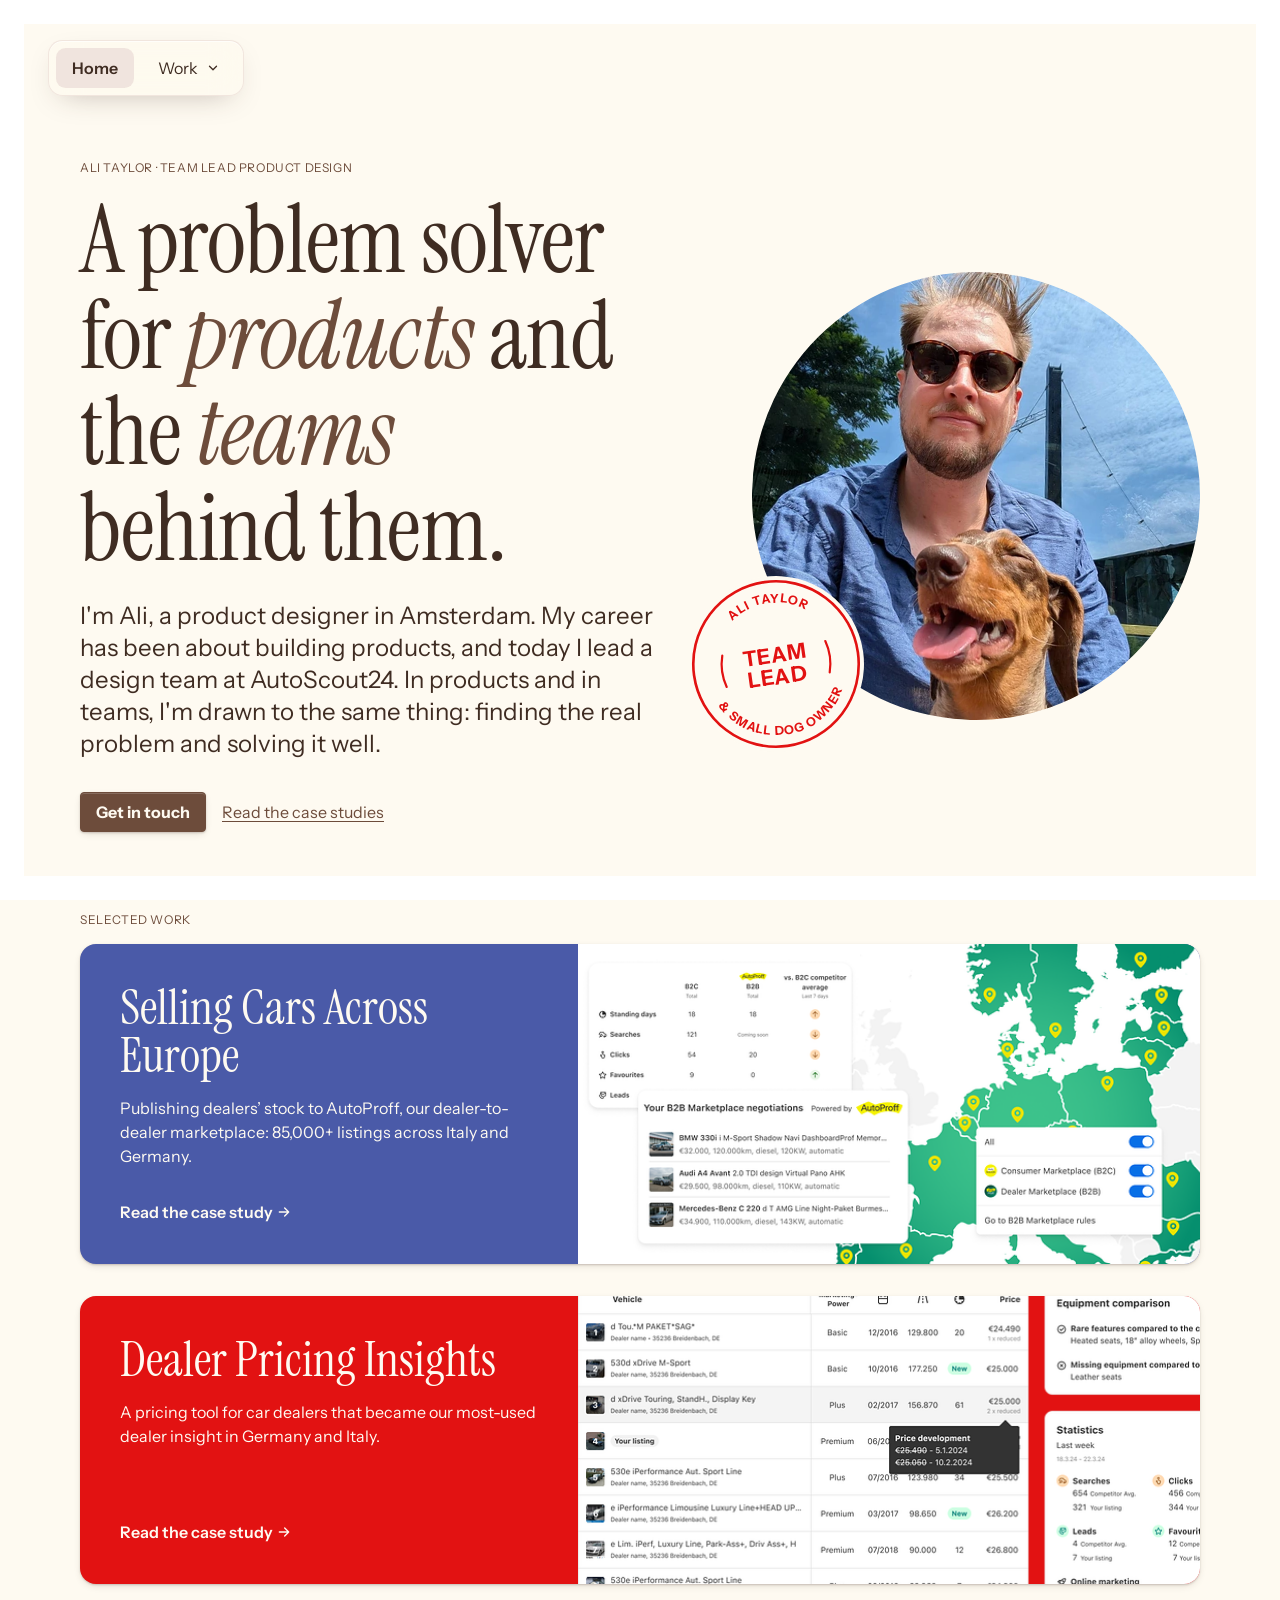
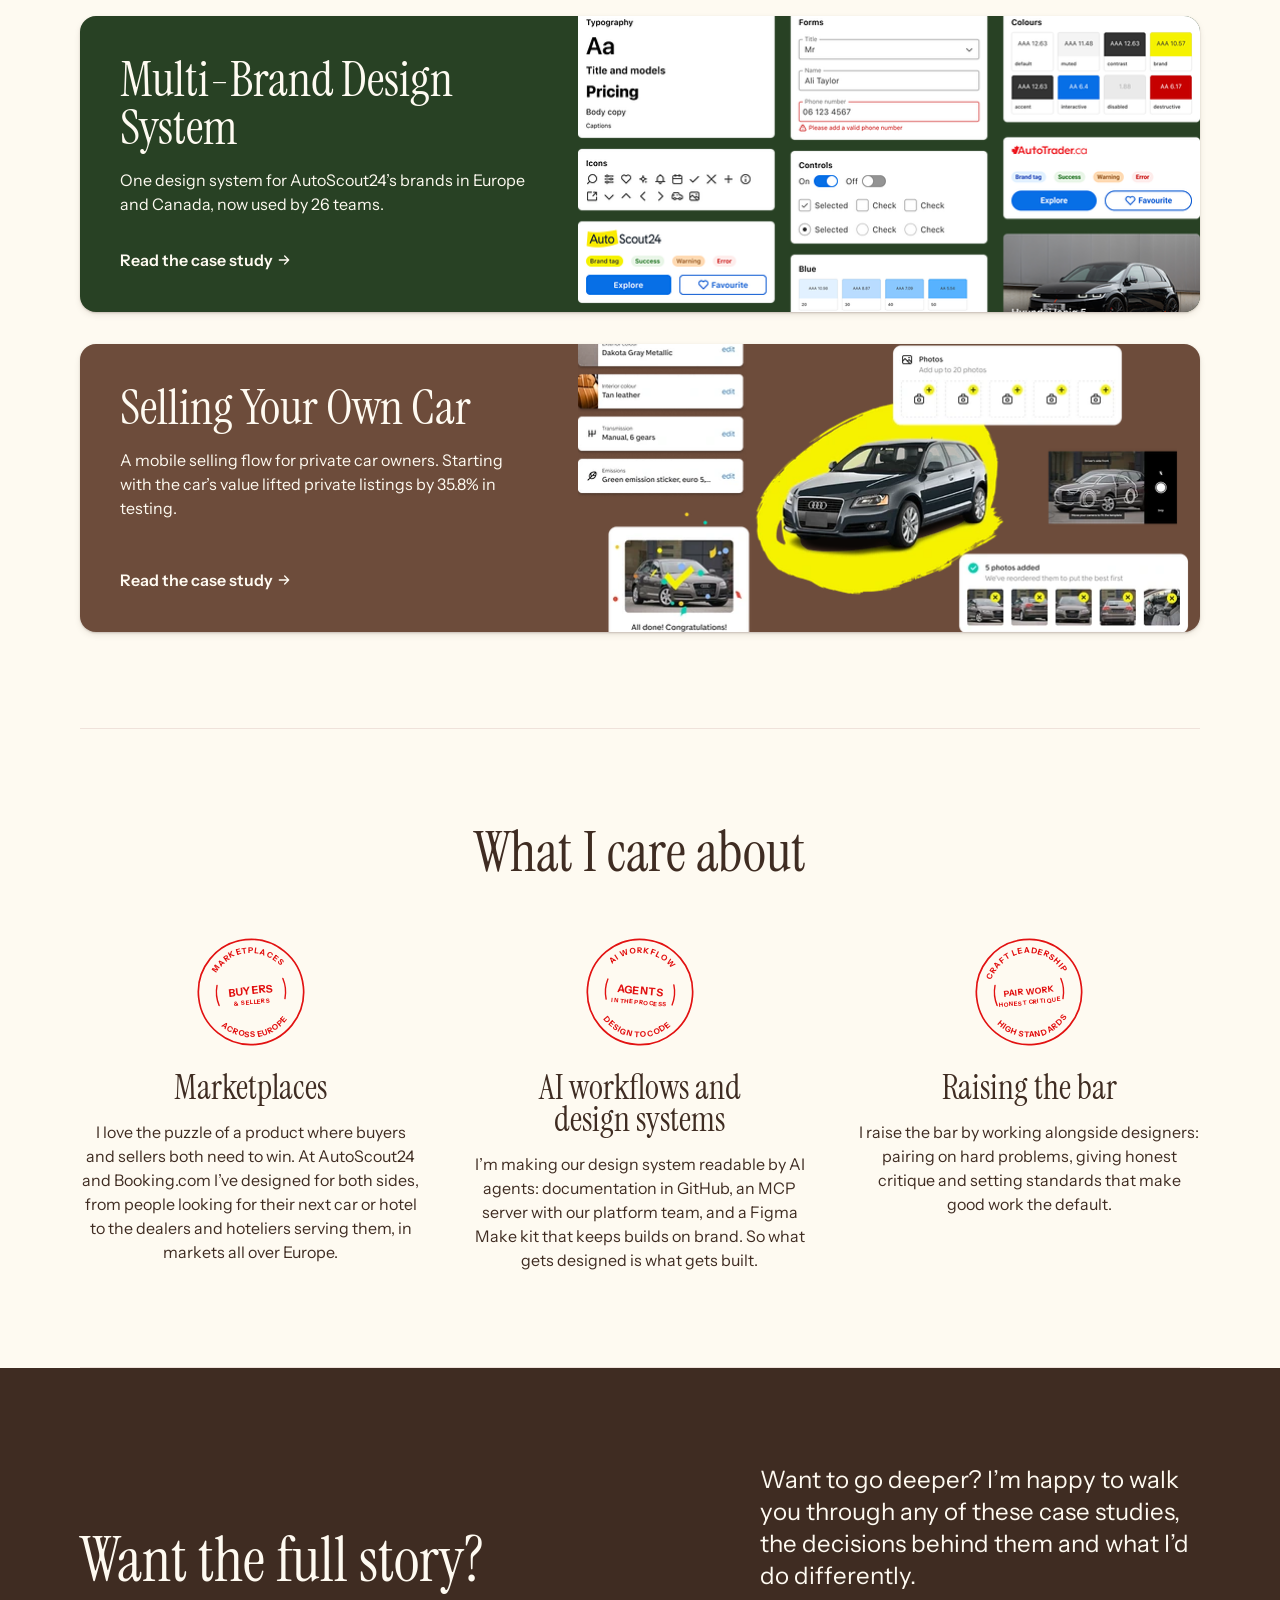
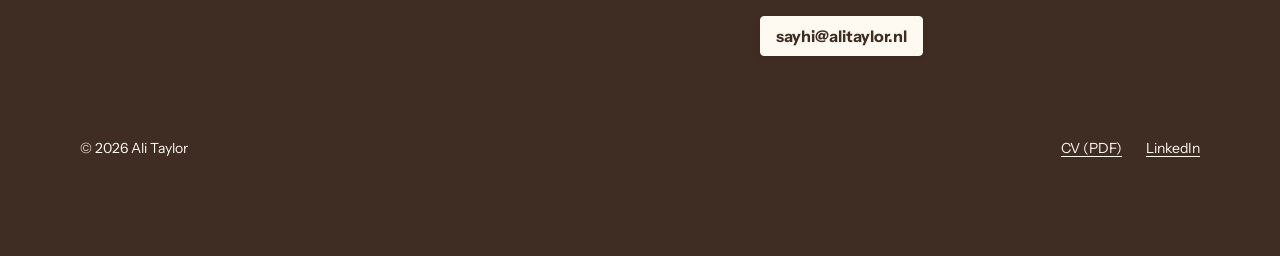
==== commit 3d0e18e6: "Home cards back to their design with results in the copy; titles and team - Home card copy (and matc" ====
--- a/index.html
+++ b/index.html
@@ -3,12 +3,12 @@
 <head>
 <meta charset="utf-8">
 <meta name="viewport" content="width=device-width, initial-scale=1">
-<title>Ali Taylor, product design lead</title>
-<meta name="description" content="Ali Taylor is a product design lead at AutoScout24. Case studies in marketplaces across Europe, pricing intelligence, multi-brand design systems and private car selling.">
+<title>Ali Taylor, Team Lead Product Design</title>
+<meta name="description" content="Ali Taylor is Team Lead Product Design at AutoScout24. Case studies in marketplaces across Europe, pricing intelligence, multi-brand design systems and private car selling.">
 <link rel="canonical" href="https://alitaylor.nl/">
 <meta property="og:type" content="website">
-<meta property="og:title" content="Ali Taylor, product design lead">
-<meta property="og:description" content="Ali Taylor is a product design lead at AutoScout24. Case studies in marketplaces across Europe, pricing intelligence, multi-brand design systems and private car selling.">
+<meta property="og:title" content="Ali Taylor, Team Lead Product Design">
+<meta property="og:description" content="Ali Taylor is Team Lead Product Design at AutoScout24. Case studies in marketplaces across Europe, pricing intelligence, multi-brand design systems and private car selling.">
 <meta property="og:url" content="https://alitaylor.nl/">
 <meta property="og:image" content="https://alitaylor.nl/assets/img/og.jpg?v=2">
 <meta property="og:image:width" content="1200">
@@ -20,7 +20,7 @@
 <link rel="preconnect" href="https://fonts.gstatic.com" crossorigin>
 <link rel="stylesheet" href="https://fonts.googleapis.com/css2?family=Instrument+Sans:ital,wght@0,400..700;1,400..700&family=Instrument+Serif:ital@0;1&display=swap">
 <script>if(!matchMedia("(prefers-reduced-motion: reduce)").matches){document.documentElement.classList.add("rv");setTimeout(function(){if(!window.__rv)document.documentElement.classList.add("rv-done")},2500)}</script>
-<link rel="stylesheet" href="assets/css/site.css?v=ddb1b9ba">
+<link rel="stylesheet" href="assets/css/site.css?v=23ee8983">
 </head>
 <body>
 <a class="skip" href="#main">Skip to content</a>
@@ -45,9 +45,9 @@
 <section class="hero" aria-labelledby="intro-h">
   <div class="wrap">
     <div>
-      <span class="chapter-label">Ali Taylor · Product design lead</span>
+      <span class="chapter-label">Ali Taylor · Team Lead Product Design</span>
       <h1 class="display" id="intro-h">A problem solver for <em>products</em> and the <em>teams</em> behind&nbsp;them.</h1>
-      <p class="lede">I'm Ali, a product design lead in Amsterdam. My career has been about building products, and today I run a design team at AutoScout24. In products and in teams, I'm drawn to the same thing: finding the real problem and solving it well.</p>
+      <p class="lede">I'm Ali, a product designer in Amsterdam. My career has been about building products, and today I lead a design team at AutoScout24. In products and in teams, I'm drawn to the same thing: finding the real problem and solving it well.</p>
       <div class="hero-actions">
         <a class="btn" href="#contact">Get in touch</a>
         <a class="textlink" href="#work">Read the case studies</a>
@@ -55,10 +55,10 @@
     </div>
     <div class="portrait-wrap">
       <img class="portrait" src="assets/img/about/ali.webp?v=2" srcset="assets/img/about/ali-520.webp?v=2 520w, assets/img/about/ali.webp?v=2 1040w" sizes="(max-width: 56rem) 80vw, 28rem" width="1040" height="1040" alt="Ali in sunglasses on a sunny terrace, with his dachshund grinning in the foreground.">
-      <svg class="roundel portrait-stamp" viewBox="0 0 200 200" role="img" aria-label="Ali Taylor: product design lead and small dog owner">
+      <svg class="roundel portrait-stamp" viewBox="0 0 200 200" role="img" aria-label="Ali Taylor: team lead and small dog owner">
         <use href="#roundel-frame" />
         <text class="roundel-arc"><textPath href="#roundel-top" startOffset="50%">ALI TAYLOR</textPath></text>
-        <text class="roundel-main big" x="100" y="98">DESIGN</text>
+        <text class="roundel-main big" x="100" y="98">TEAM</text>
         <text class="roundel-main big" x="100" y="123">LEAD</text>
         <text class="roundel-arc"><textPath href="#roundel-bottom" startOffset="50%">&amp; SMALL DOG OWNER</textPath></text>
       </svg>
@@ -75,8 +75,7 @@
 <a class="book project-3" href="work/cross-border/">
   <div class="book-text">
     <h3>Selling Cars Across Europe</h3>
-    <p>Publishing dealers’ AutoScout24 stock to AutoProff, our dealer-to-dealer marketplace, across Europe.</p>
-    <p class="book-result"><b>85,000+</b> listings from 1,900+ dealers in Italy and Germany</p>
+    <p>Publishing dealers’ stock to AutoProff, our dealer-to-dealer marketplace: 85,000+ listings across Italy and Germany.</p>
     <span class="book-cta">Read the case study <span class="book-arrow icon-arrow" aria-hidden="true"></span></span>
   </div>
   <div class="shot">
@@ -86,8 +85,7 @@
 <a class="book project-2" href="work/competitive-insights/">
   <div class="book-text">
     <h3>Dealer Pricing Insights</h3>
-    <p>Showing car dealers how their prices compare with the cars buyers also view, right in their stock list.</p>
-    <p class="book-result"><b>No. 1</b> dealer insights feature in Germany and Italy within six months</p>
+    <p>A pricing tool for car dealers that became our most-used dealer insight in Germany and Italy.</p>
     <span class="book-cta">Read the case study <span class="book-arrow icon-arrow" aria-hidden="true"></span></span>
   </div>
   <div class="shot">
@@ -97,8 +95,7 @@
 <a class="book project-1" href="work/showcar/">
   <div class="book-text">
     <h3>Multi-Brand Design System</h3>
-    <p>One design system for AutoScout24’s designers and engineers, across brands in Europe and Canada.</p>
-    <p class="book-result"><b>26</b> teams designing with it, inserting 30k components a week</p>
+    <p>One design system for AutoScout24’s brands in Europe and Canada, now used by 26 teams.</p>
     <span class="book-cta">Read the case study <span class="book-arrow icon-arrow" aria-hidden="true"></span></span>
   </div>
   <div class="shot">
@@ -108,8 +105,7 @@
 <a class="book project-4" href="work/private-sellers/">
   <div class="book-text">
     <h3>Selling Your Own Car</h3>
-    <p>A mobile selling flow for private car owners that starts with what their car is worth.</p>
-    <p class="book-result"><b>+35.8%</b> private listings in an A/B test of valuation first</p>
+    <p>A mobile selling flow for private car owners. Starting with the car’s value lifted private listings by 35.8% in testing.</p>
     <span class="book-cta">Read the case study <span class="book-arrow icon-arrow" aria-hidden="true"></span></span>
   </div>
   <div class="shot">
@@ -157,7 +153,7 @@
             <text class="roundel-arc"><textPath href="#roundel-bottom" startOffset="50%">DESIGN TO CODE</textPath></text>
           </svg>
         <h3>AI workflows and design systems</h3>
-        <p>I’m making our design system readable by AI agents: documentation in GitHub, an MCP server with our platform team, and a Figma Make kit that keeps one-prompt builds on brand. So what gets designed is what gets built.</p>
+        <p>I’m making our design system readable by AI agents: documentation in GitHub, an MCP server with our platform team, and a Figma Make kit that keeps builds on brand. So what gets designed is what gets built.</p>
       </article>
       <article class="interest">
           <svg class="roundel" viewBox="0 0 200 200" role="img" aria-label="Craft leadership: pair work, honest critique, high standards">
@@ -186,6 +182,6 @@
     <div class="footer-row"><p class="copyright">&copy; 2026 Ali Taylor</p><nav class="footer-links" aria-label="Elsewhere"><a href="assets/docs/Ali-Taylor-CV.pdf">CV (PDF)</a><a href="https://www.linkedin.com/in/ali-taylor/" rel="me">LinkedIn</a></nav></div>
   </div>
 </section>
-<script src="assets/js/site.js?v=ddb1b9ba" defer></script>
+<script src="assets/js/site.js?v=23ee8983" defer></script>
 </body>
 </html>
--- a/assets/css/site.css
+++ b/assets/css/site.css
@@ -389,8 +389,6 @@
 .book-meta { font-family: var(--sans); font-size: 0.75rem; color: var(--muted); line-height: 1rem; }
 .book h3 { font-family: var(--serif); font-weight: 400; line-height: 1.05; line-height: round(1.05em, 8px); font-size: clamp(2rem, 1.6rem + 1.8vw, 3.2rem); }
 .book p { margin: 0; line-height: 1.5rem; }
-.book .book-result { padding-top: 1rem; border-top: 1px solid currentColor; font-weight: 600; } /* the headline result, for readers who don’t click through */
-.book-result b { display: block; font-size: clamp(2rem, 1.6rem + 1.6vw, 2.75rem); line-height: 1; margin-bottom: 0.5rem; }
 .book-cta { margin-top: auto; padding-top: 1rem; font-size: 1rem; font-weight: 600; line-height: 1.5rem; }
 .book .shot { border: 0; box-shadow: none; border-radius: 0; min-height: 18rem; aspect-ratio: auto; height: 100%; }
 .book .shot:has(> img) { background: transparent; } /* cover images with transparent gaps show the card colour */
@@ -550,7 +548,7 @@
 .cs-hero { background: var(--tone, var(--fill)); border-bottom: 1px solid var(--fg); margin-top: calc(-1 * var(--header-flow)); padding: calc(var(--header-flow) + round(clamp(4rem, 9vw, 7.5rem), 8px)) 0 0; }
 .cs-hero h1 { margin-bottom: 1rem; }
 .cs-hero .lede { margin: 0; max-width: 40rem; }
-.cs-meta { margin: 1rem 0 0; font-size: 0.875rem; line-height: 1.5rem; opacity: 0.8; }
+.cs-meta { max-width: none; margin: 1rem 0 0; font-size: 0.875rem; line-height: 1.5rem; opacity: 0.8; }
 /* The fast track: problem, my part, key decision and result, read left to right. Each links to its chapter. */
 .summary { display: grid; grid-template-columns: repeat(3, minmax(0, 1fr)) minmax(0, 1.15fr); margin-top: round(clamp(2rem, 4vw, 2.5rem), 8px); background: var(--bg); color: var(--chocolate-100); border-radius: var(--radius-lg); overflow: hidden; }
 .summary-item { display: grid; gap: 0.5rem; align-content: start; padding: 1.25rem 1.5rem 1.5rem; color: inherit; text-decoration: none; border-left: 1px solid var(--line); font-size: 0.875rem; line-height: 1.25rem; }
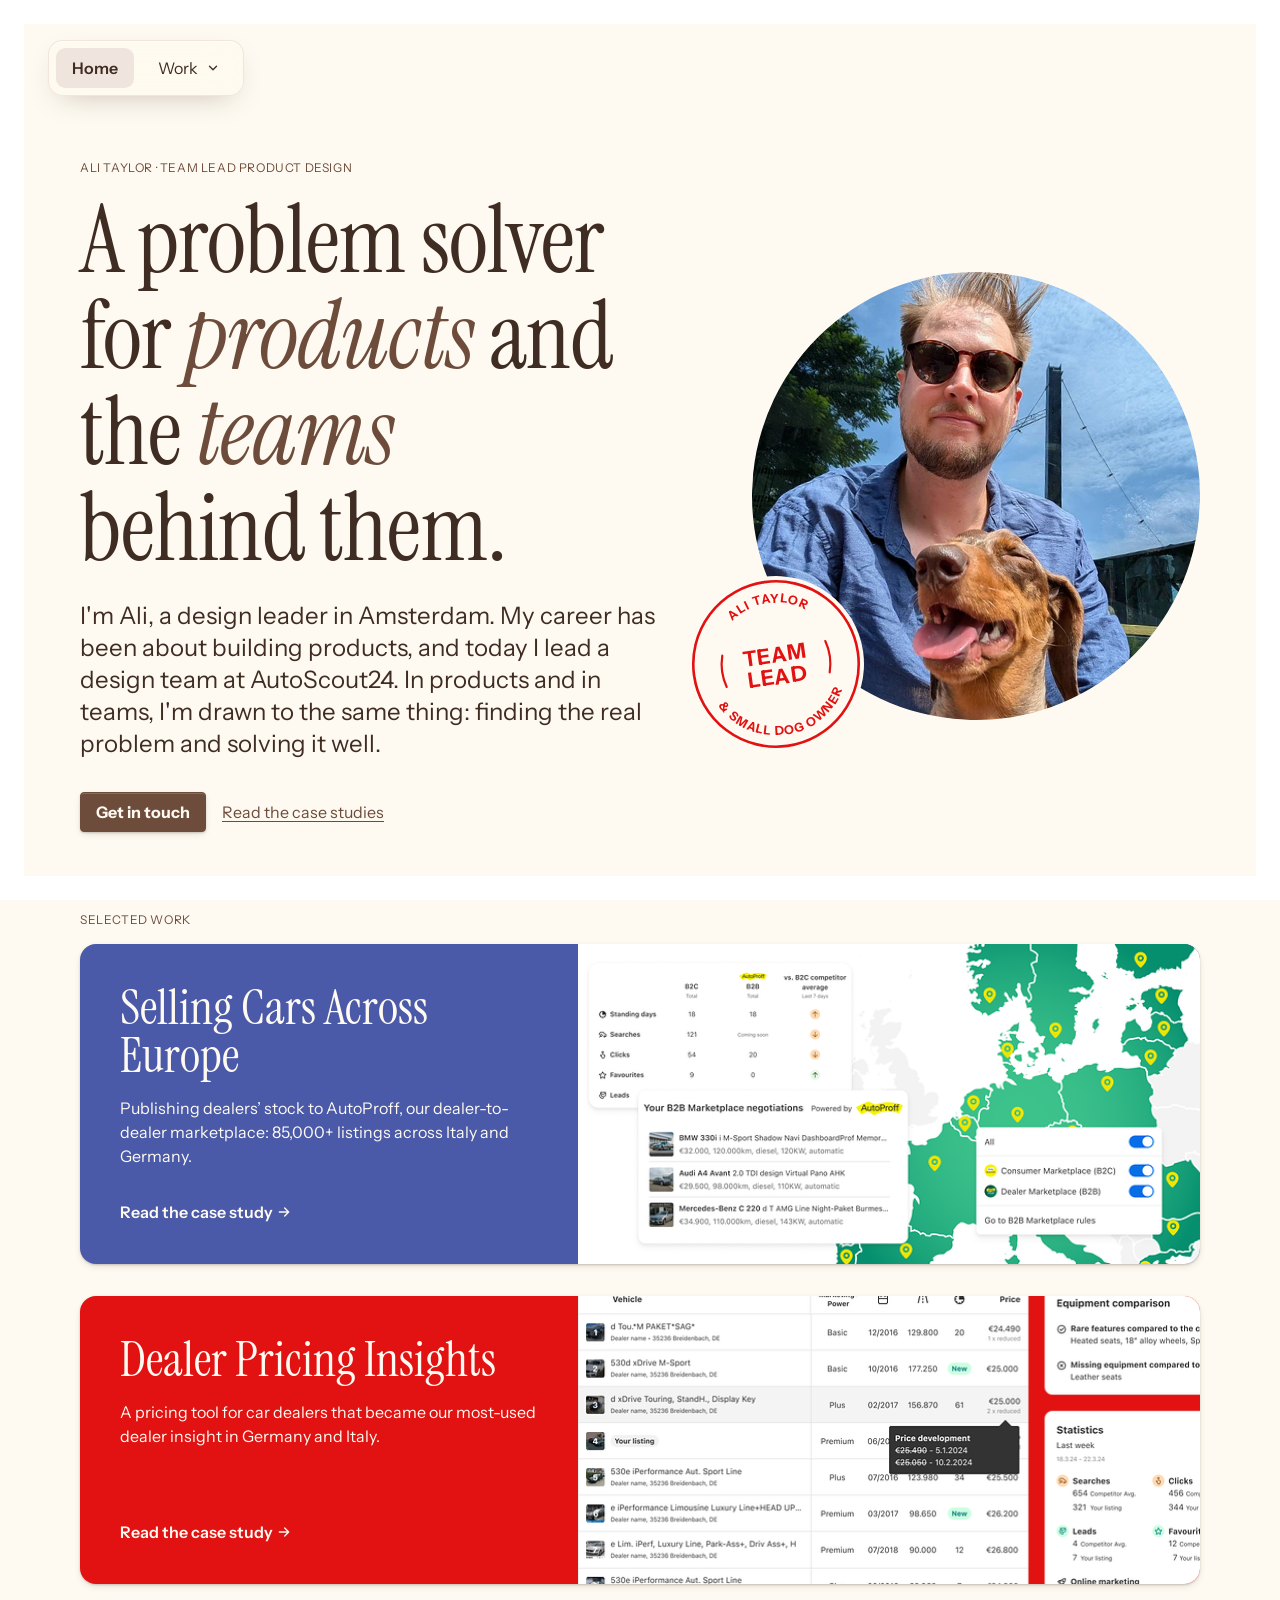
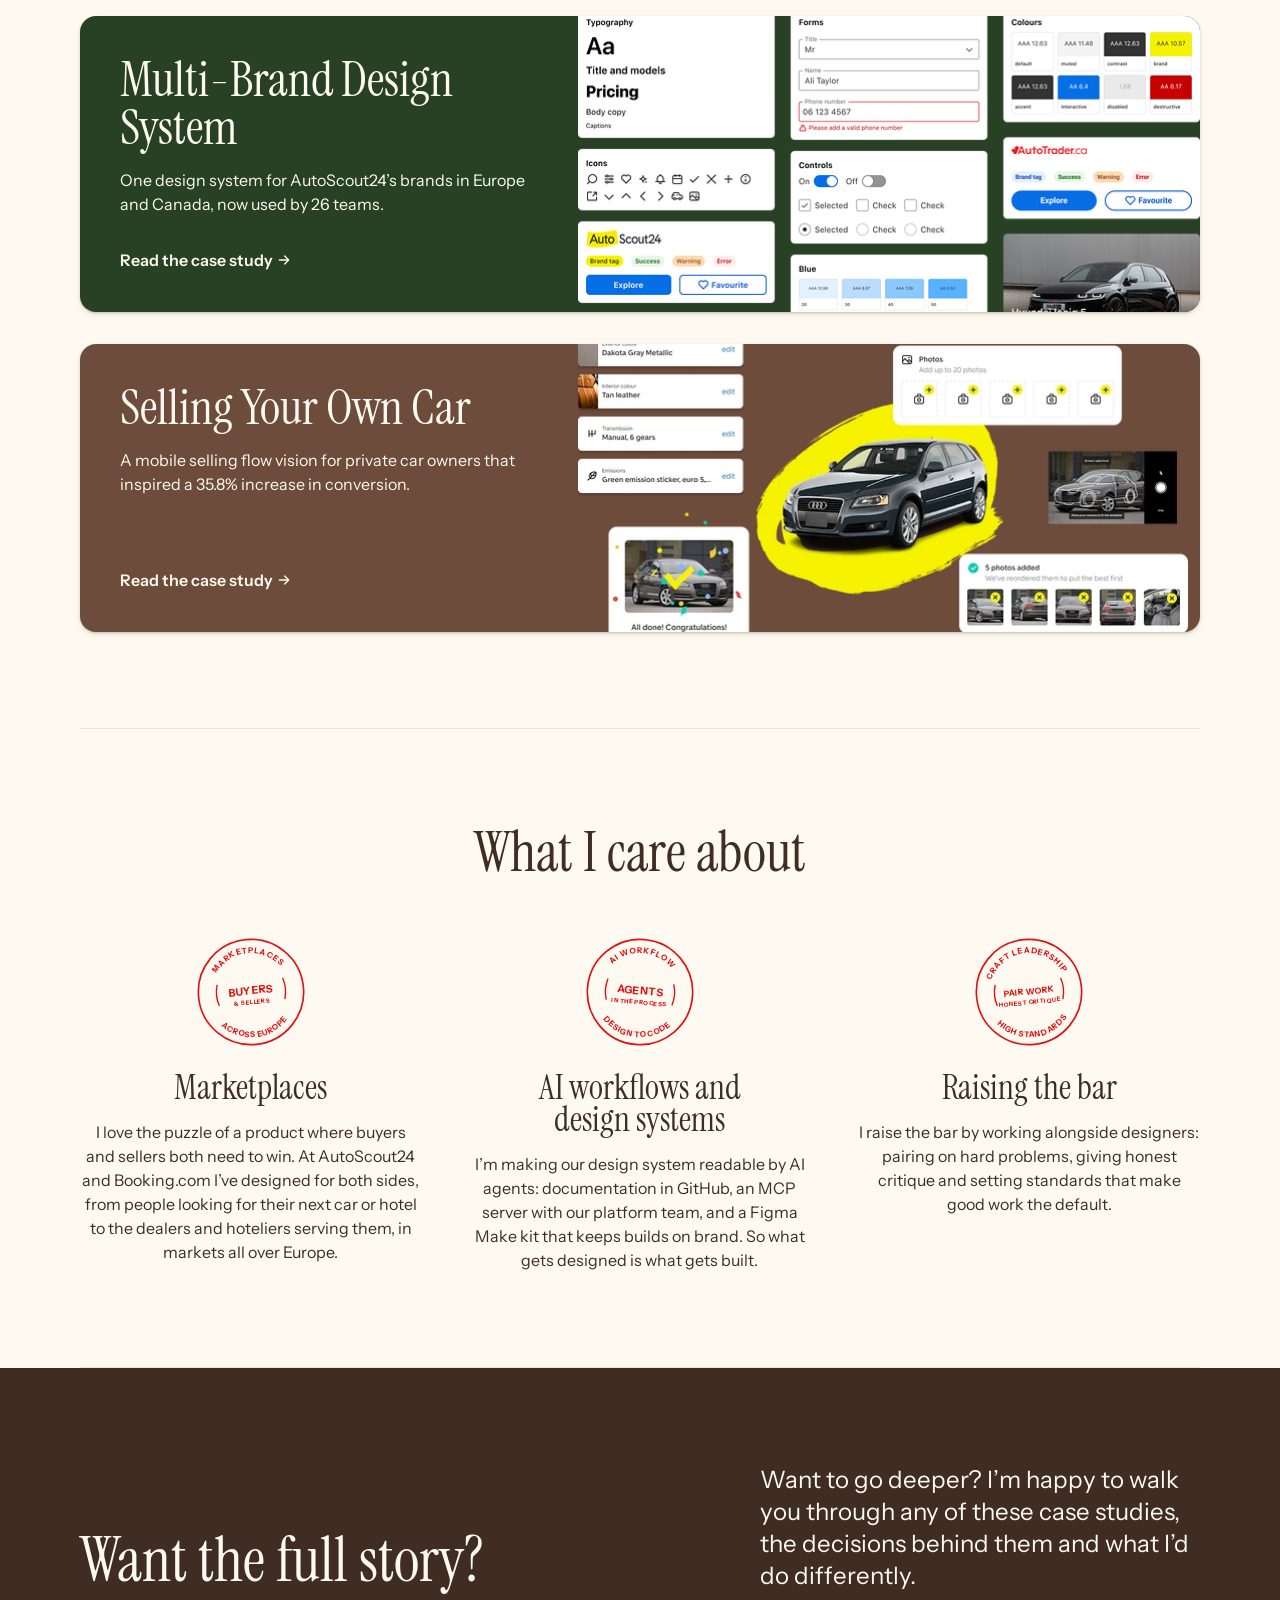
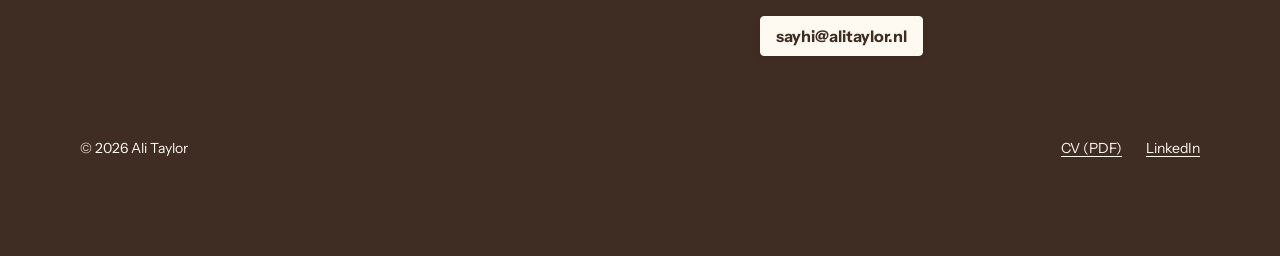
==== commit b6dd7428: "Intro back to design leader; Selling Your Own Car card copy; CV title Principal Product Designer Co-" ====
--- a/index.html
+++ b/index.html
@@ -47,7 +47,7 @@
     <div>
       <span class="chapter-label">Ali Taylor · Team Lead Product Design</span>
       <h1 class="display" id="intro-h">A problem solver for <em>products</em> and the <em>teams</em> behind&nbsp;them.</h1>
-      <p class="lede">I'm Ali, a product designer in Amsterdam. My career has been about building products, and today I lead a design team at AutoScout24. In products and in teams, I'm drawn to the same thing: finding the real problem and solving it well.</p>
+      <p class="lede">I'm Ali, a design leader in Amsterdam. My career has been about building products, and today I lead a design team at AutoScout24. In products and in teams, I'm drawn to the same thing: finding the real problem and solving it well.</p>
       <div class="hero-actions">
         <a class="btn" href="#contact">Get in touch</a>
         <a class="textlink" href="#work">Read the case studies</a>
@@ -105,7 +105,7 @@
 <a class="book project-4" href="work/private-sellers/">
   <div class="book-text">
     <h3>Selling Your Own Car</h3>
-    <p>A mobile selling flow for private car owners. Starting with the car’s value lifted private listings by 35.8% in testing.</p>
+    <p>A mobile selling flow vision for private car owners that inspired a 35.8% increase in conversion.</p>
     <span class="book-cta">Read the case study <span class="book-arrow icon-arrow" aria-hidden="true"></span></span>
   </div>
   <div class="shot">
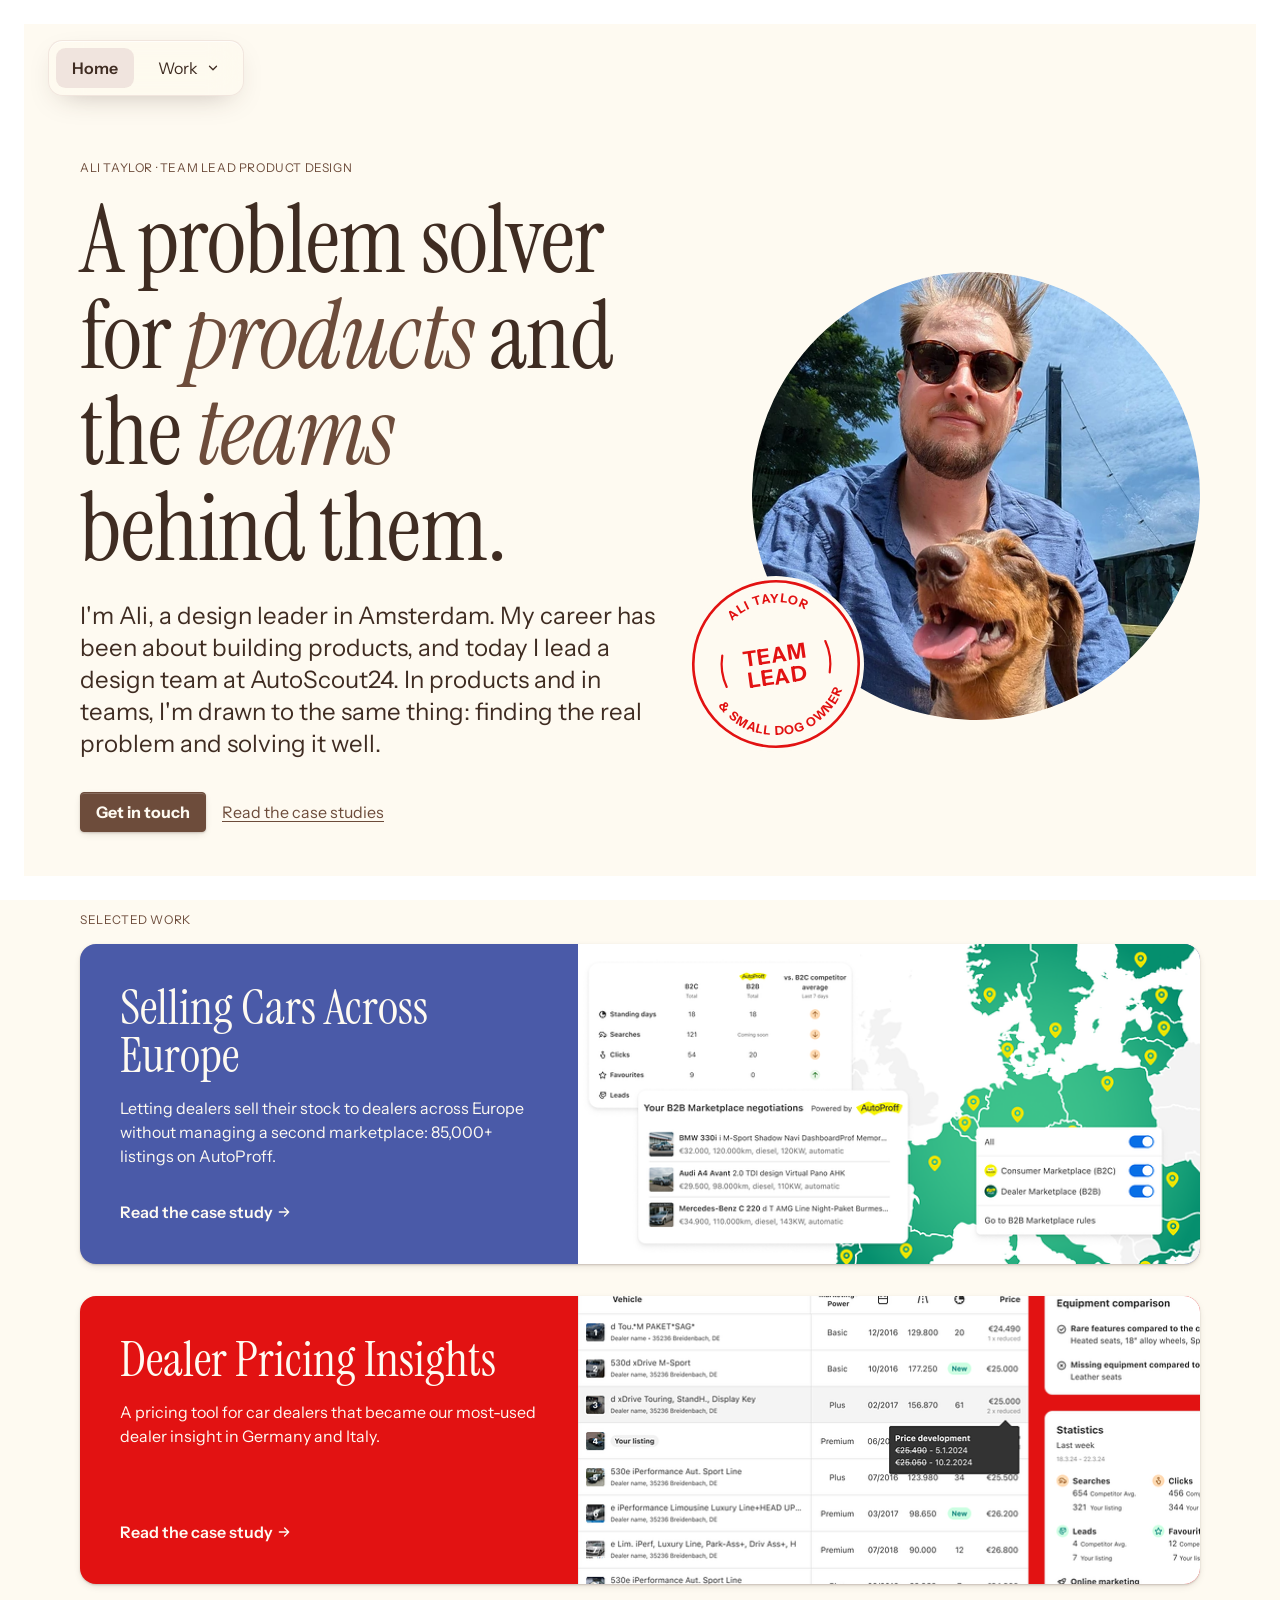
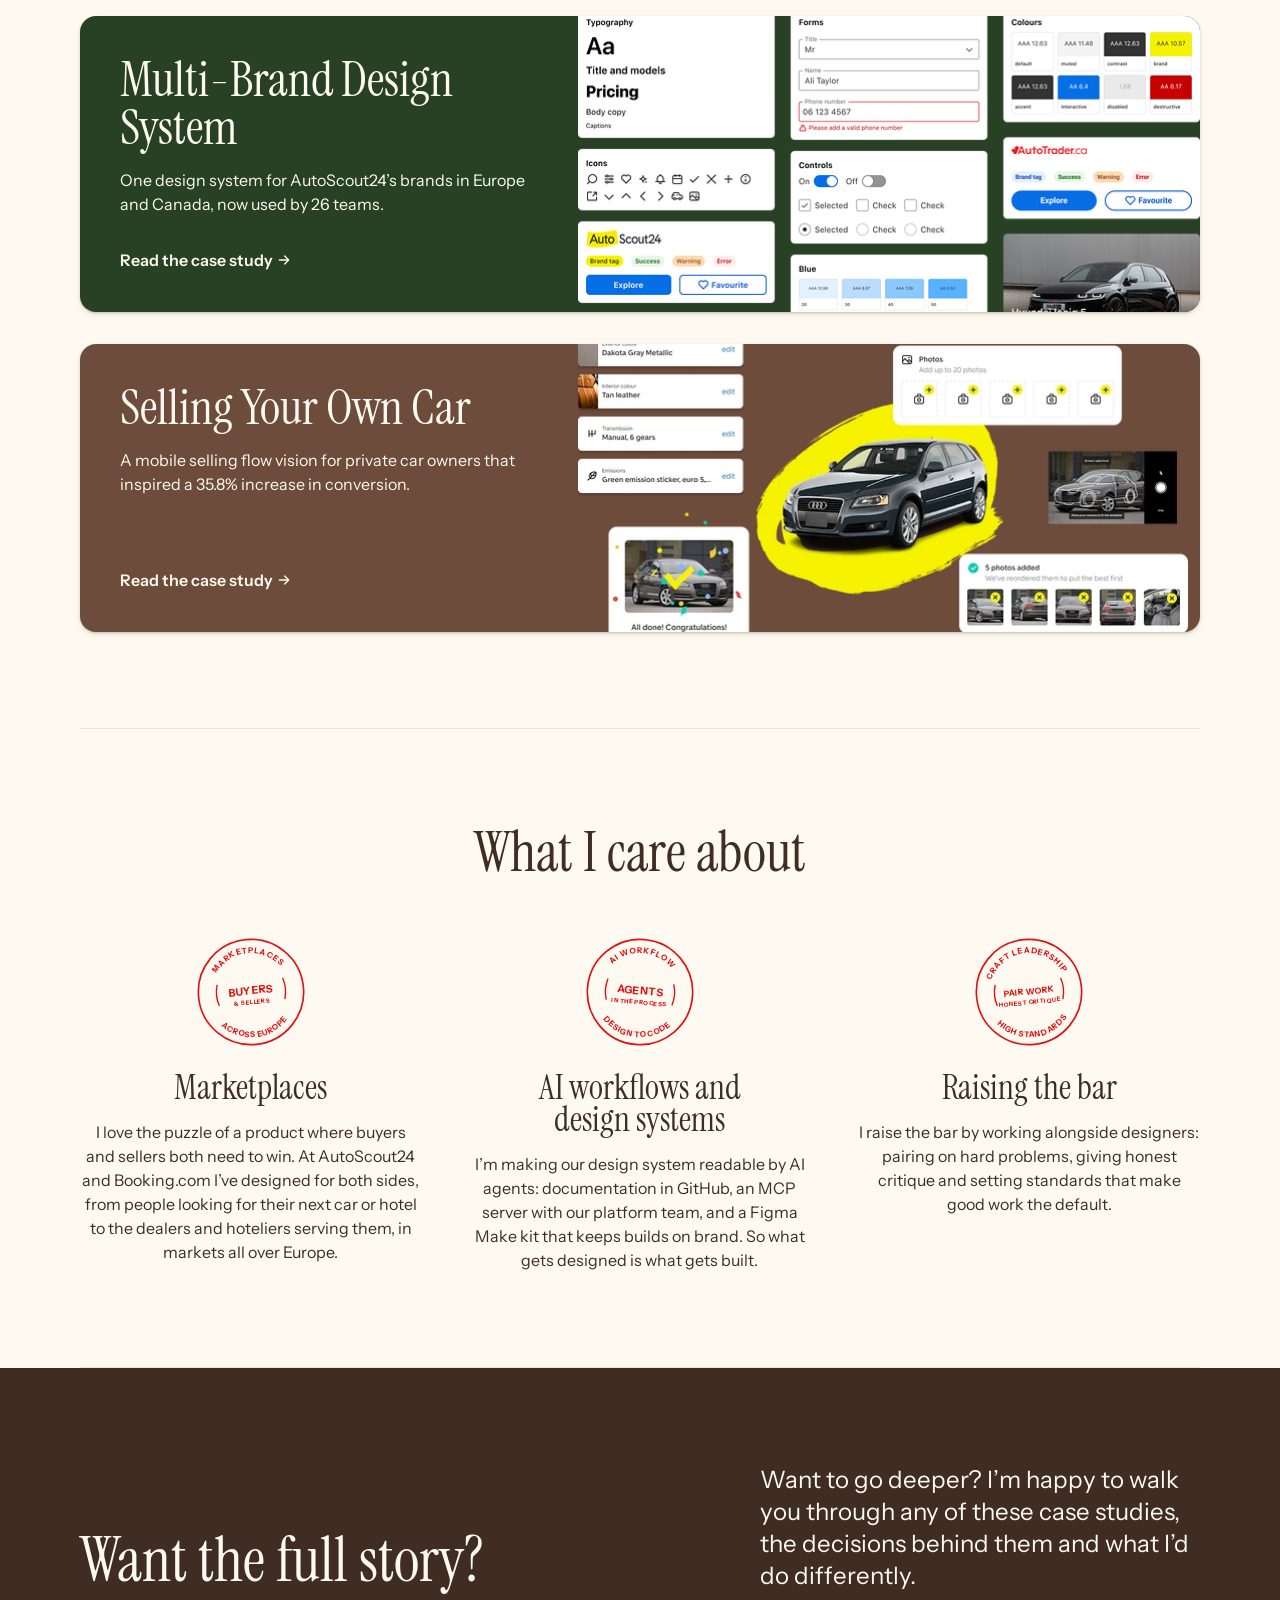
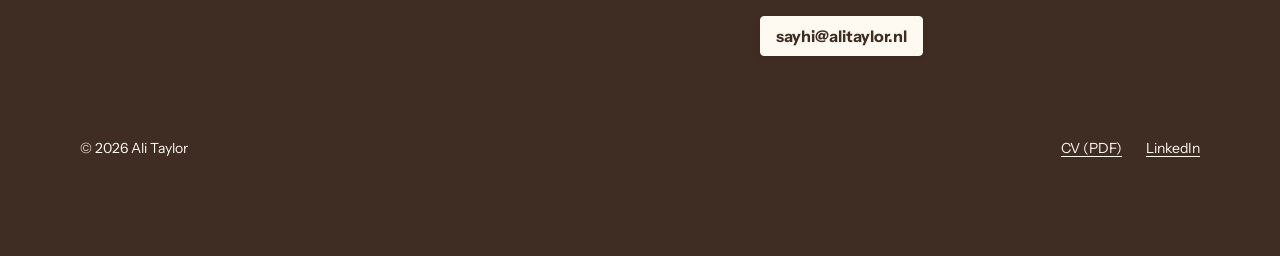
==== commit 55527795: "Selling Cars Across Europe: card and lede lead with the problem solved Co-Authored-By: Claude Opus 5" ====
--- a/index.html
+++ b/index.html
@@ -75,7 +75,7 @@
 <a class="book project-3" href="work/cross-border/">
   <div class="book-text">
     <h3>Selling Cars Across Europe</h3>
-    <p>Publishing dealers’ stock to AutoProff, our dealer-to-dealer marketplace: 85,000+ listings across Italy and Germany.</p>
+    <p>Letting dealers sell their stock to dealers across Europe without managing a second marketplace: 85,000+ listings on AutoProff.</p>
     <span class="book-cta">Read the case study <span class="book-arrow icon-arrow" aria-hidden="true"></span></span>
   </div>
   <div class="shot">
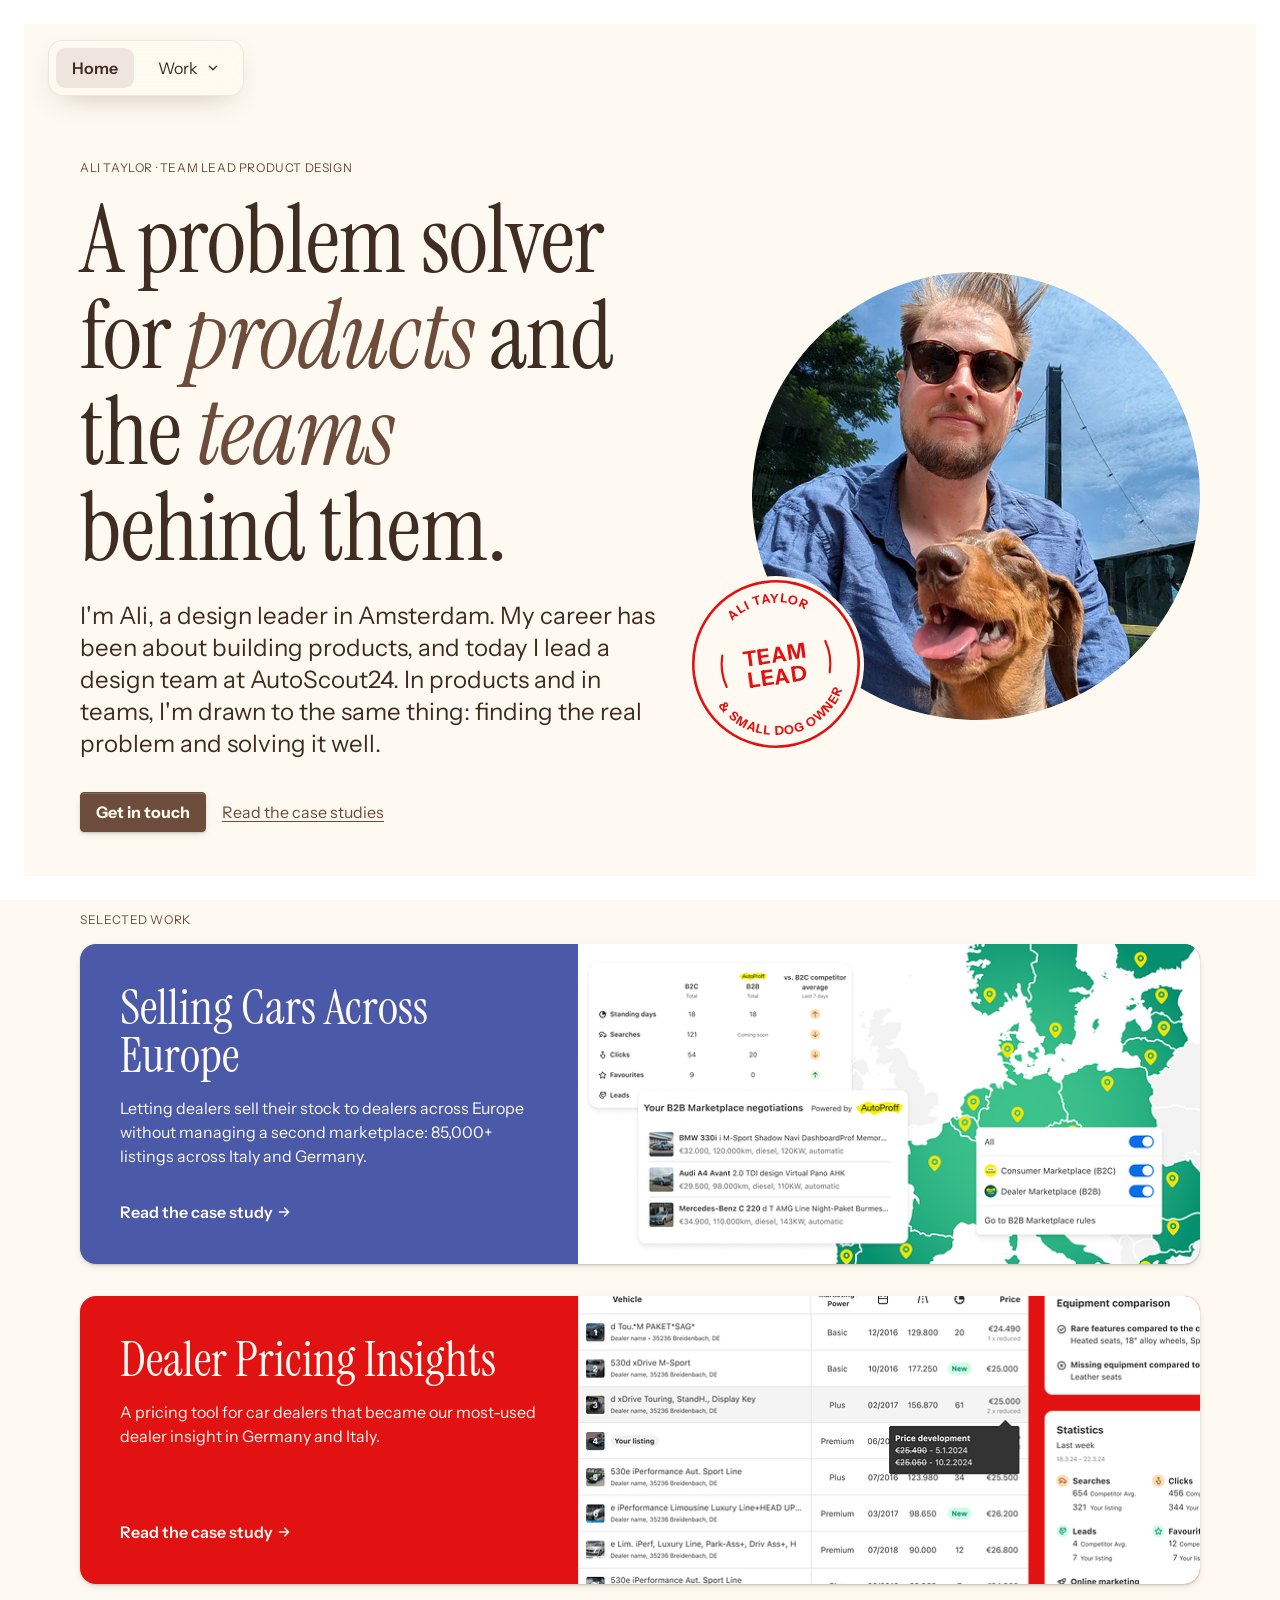
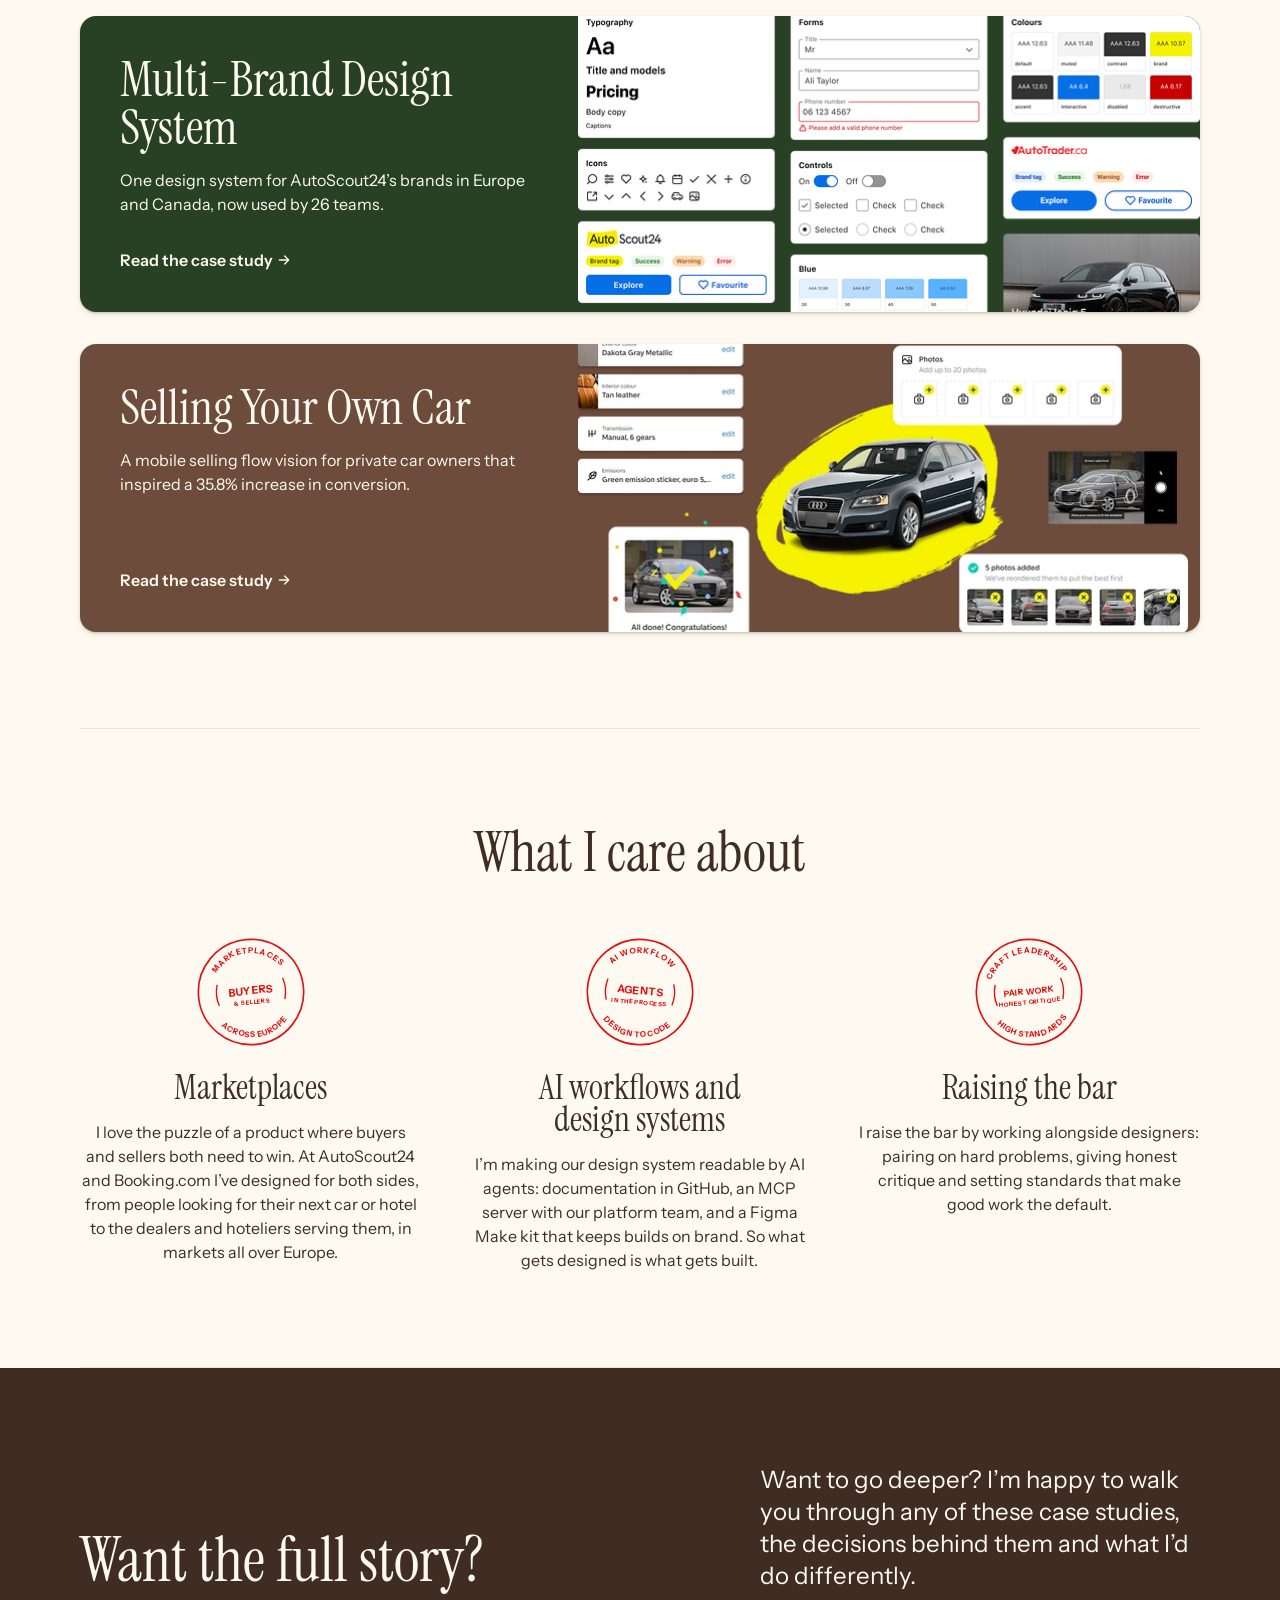
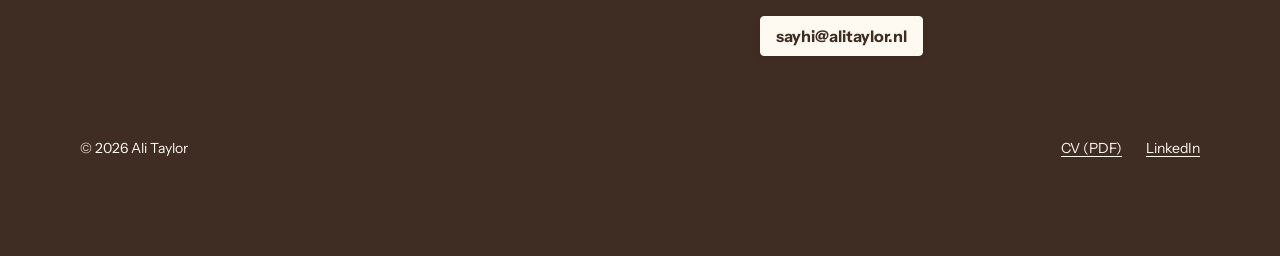
==== commit a3e5080c: "Selling Cars Across Europe: keep the full result in the card and lede Co-Authored-By: Claude Opus 5." ====
--- a/index.html
+++ b/index.html
@@ -75,7 +75,7 @@
 <a class="book project-3" href="work/cross-border/">
   <div class="book-text">
     <h3>Selling Cars Across Europe</h3>
-    <p>Letting dealers sell their stock to dealers across Europe without managing a second marketplace: 85,000+ listings on AutoProff.</p>
+    <p>Letting dealers sell their stock to dealers across Europe without managing a second marketplace: 85,000+ listings across Italy and Germany.</p>
     <span class="book-cta">Read the case study <span class="book-arrow icon-arrow" aria-hidden="true"></span></span>
   </div>
   <div class="shot">
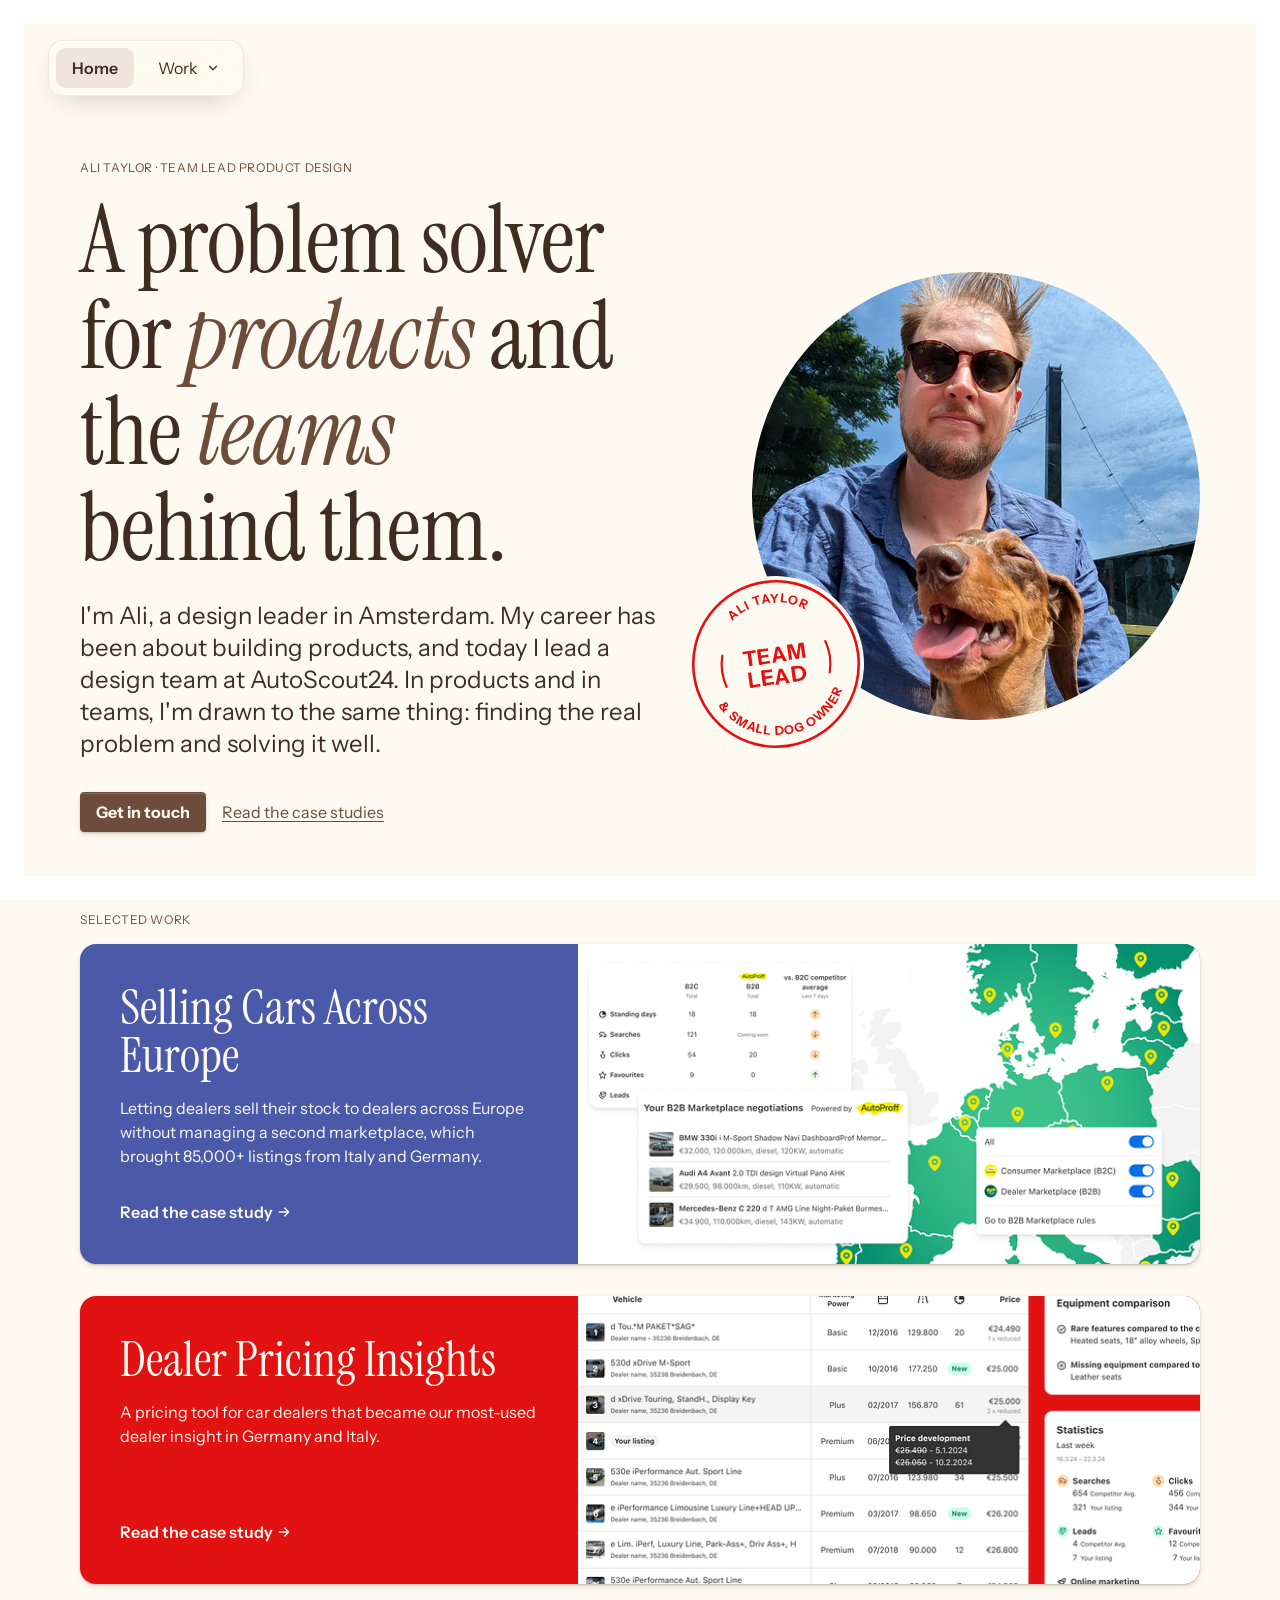
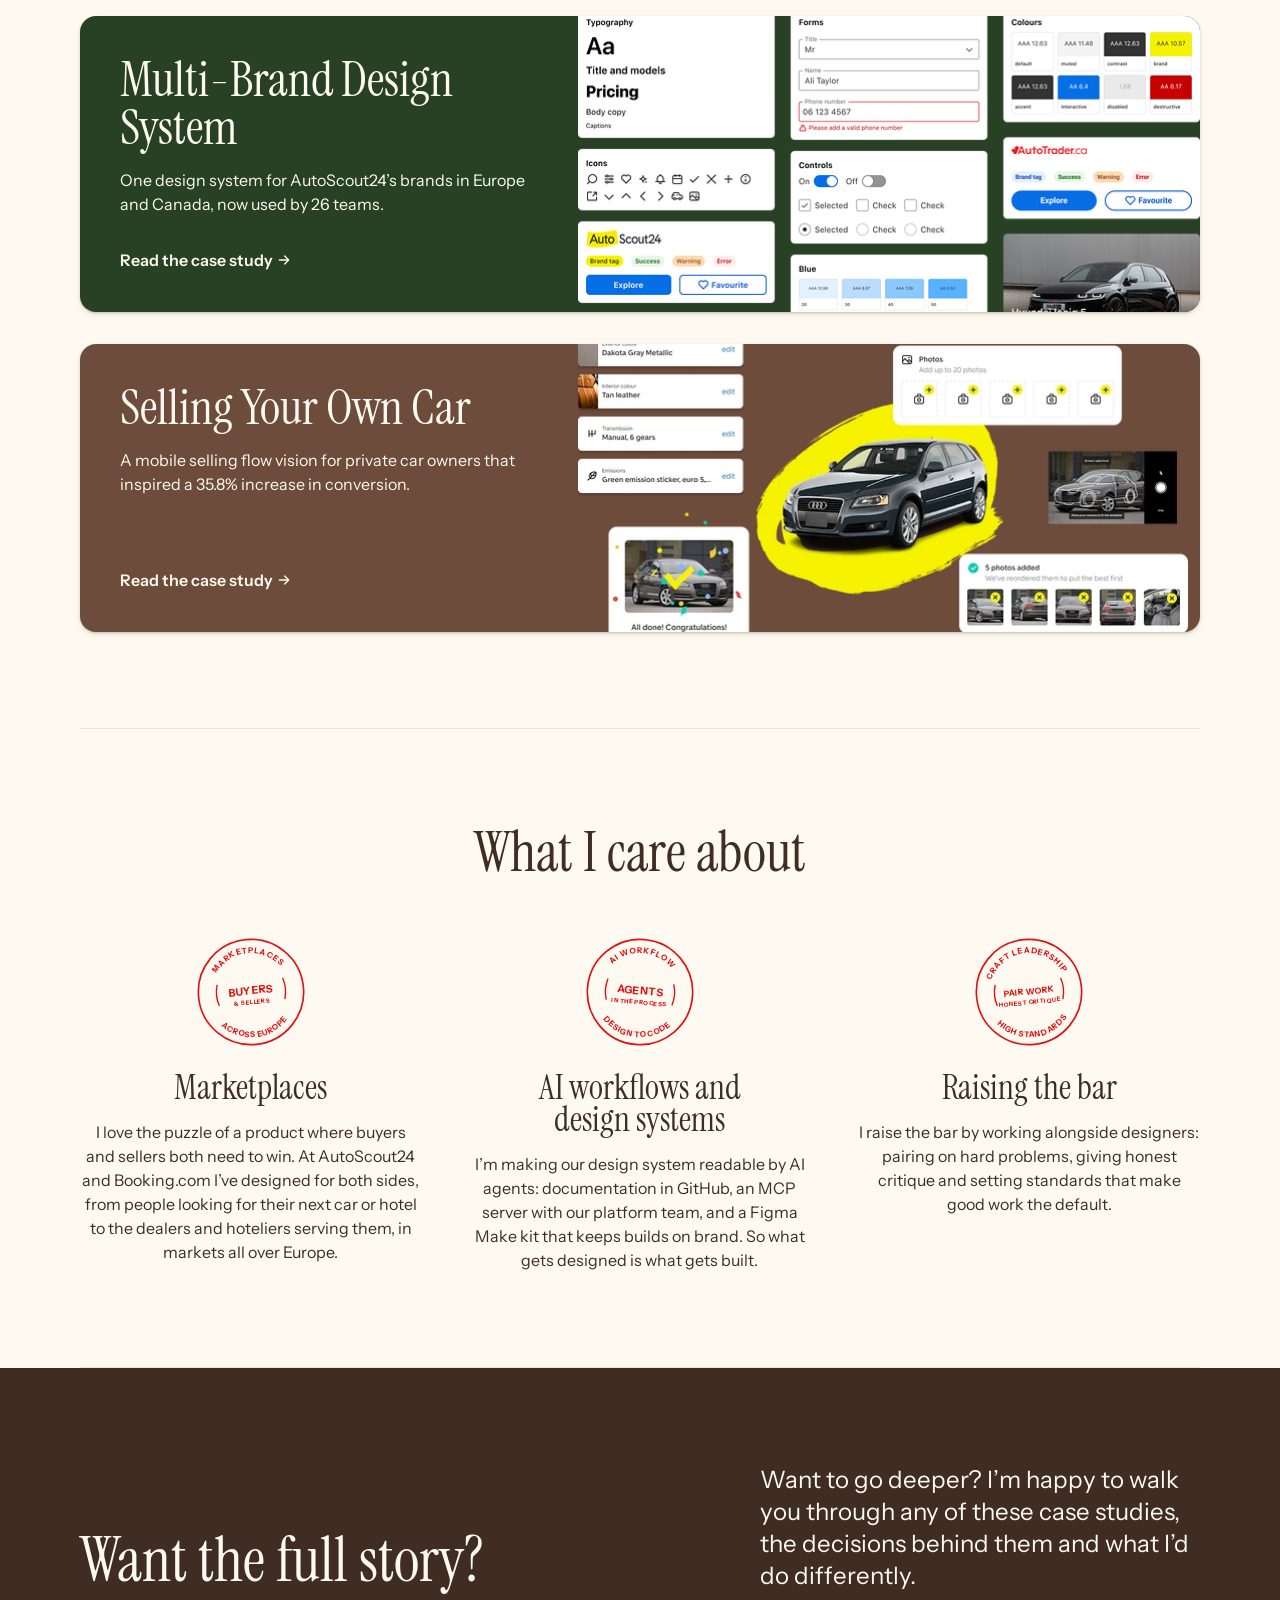
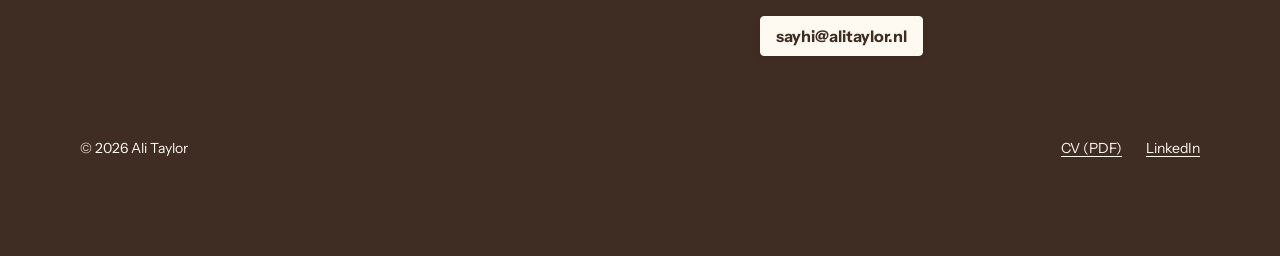
==== commit 9d91f0a9: "Selling Cars Across Europe: card and lede as one sentence Co-Authored-By: Claude Opus 5.5 <noreply@a" ====
--- a/index.html
+++ b/index.html
@@ -75,7 +75,7 @@
 <a class="book project-3" href="work/cross-border/">
   <div class="book-text">
     <h3>Selling Cars Across Europe</h3>
-    <p>Letting dealers sell their stock to dealers across Europe without managing a second marketplace: 85,000+ listings across Italy and Germany.</p>
+    <p>Letting dealers sell their stock to dealers across Europe without managing a second marketplace, which brought 85,000+ listings from Italy and Germany.</p>
     <span class="book-cta">Read the case study <span class="book-arrow icon-arrow" aria-hidden="true"></span></span>
   </div>
   <div class="shot">
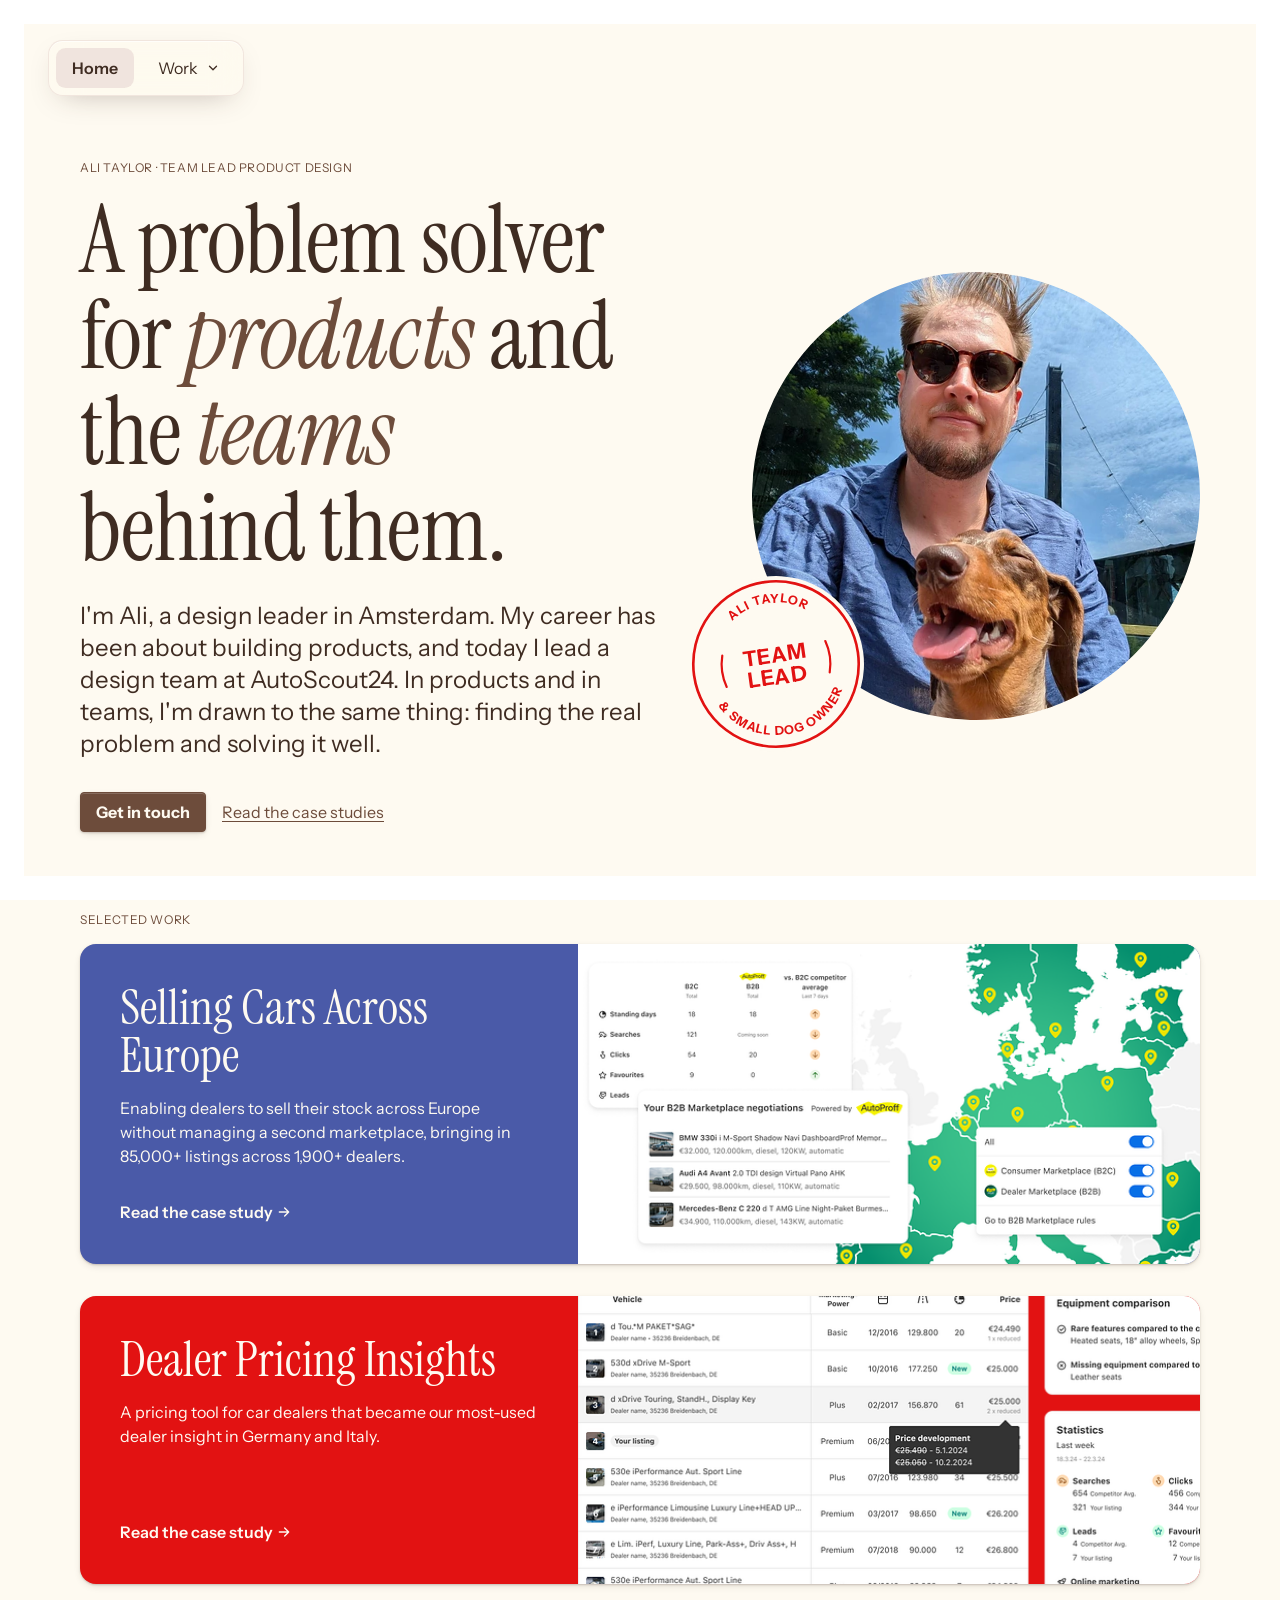
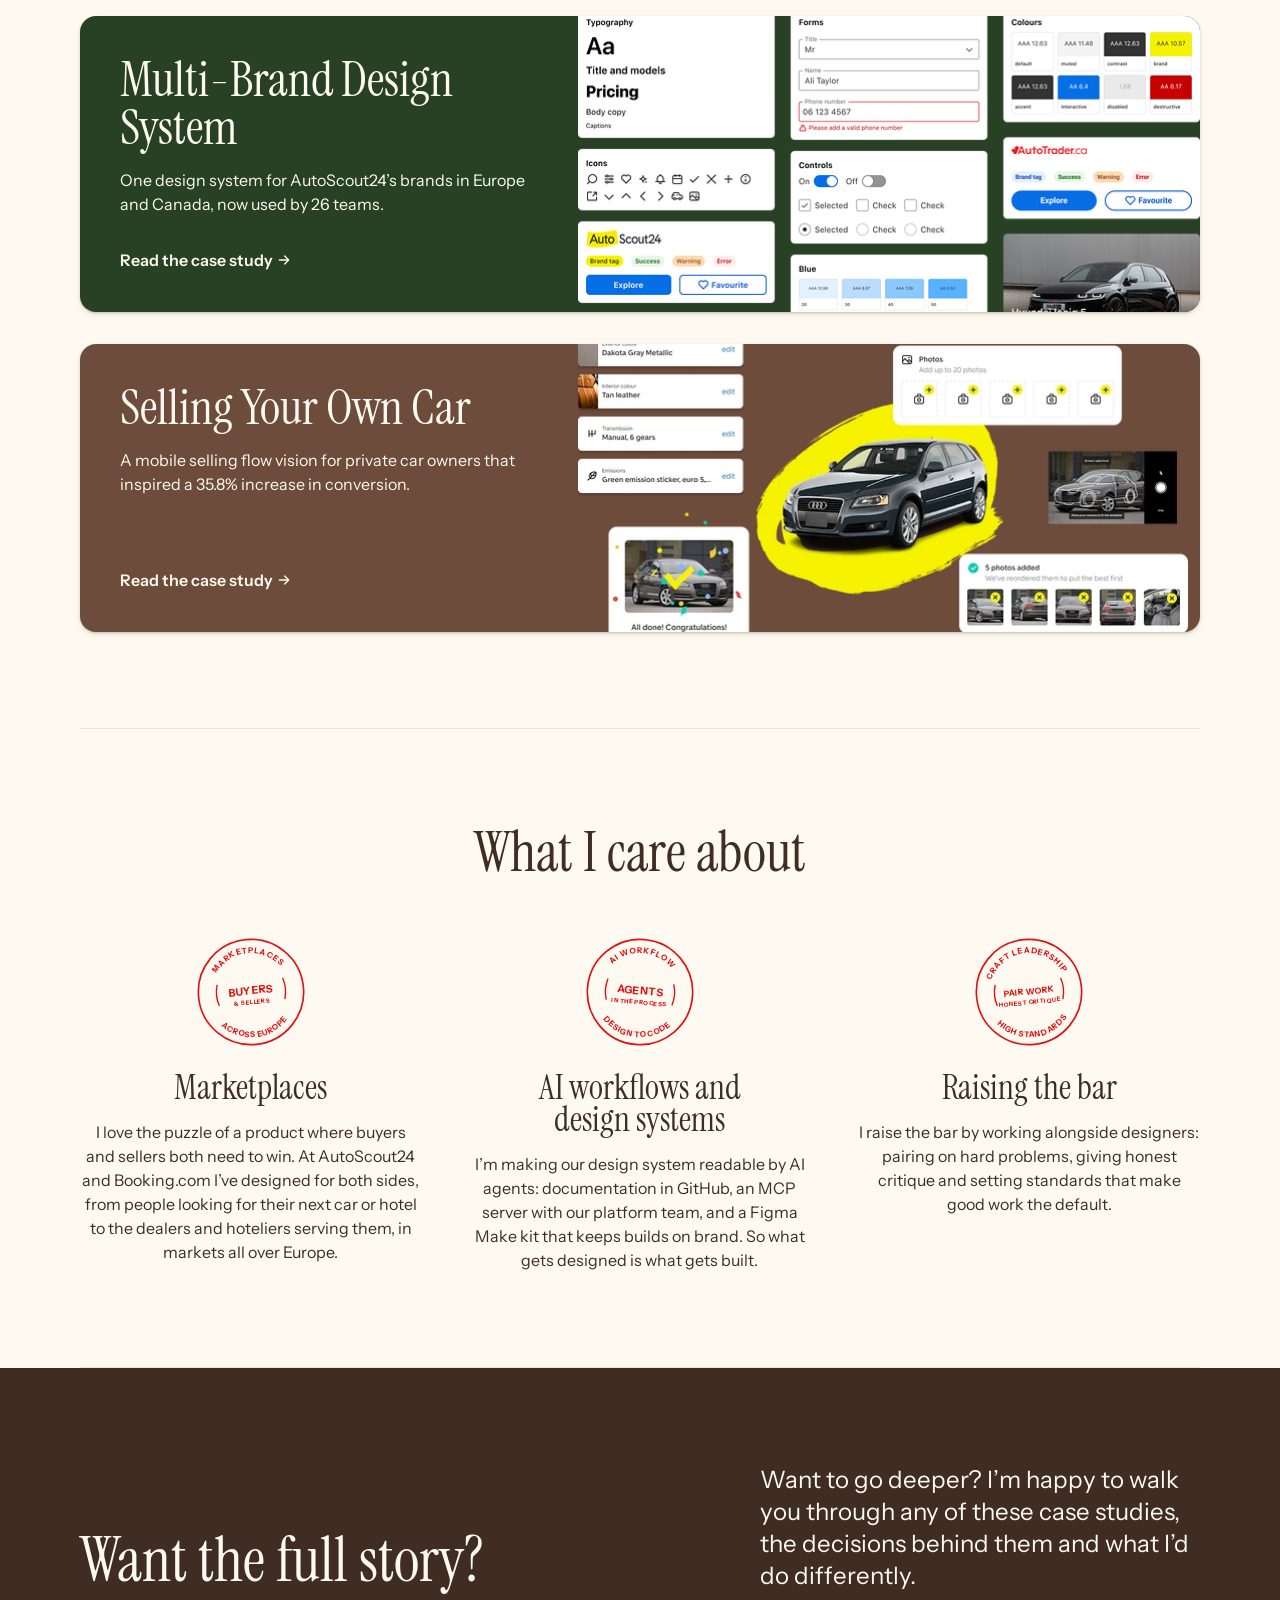
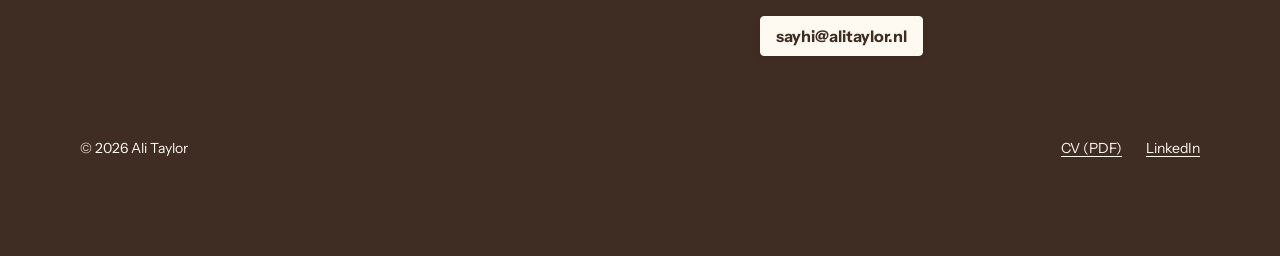
==== commit 0b4300ae: "Selling Cars Across Europe: new card and lede copy Co-Authored-By: Claude Opus 5.5 <noreply@anthropi" ====
--- a/index.html
+++ b/index.html
@@ -75,7 +75,7 @@
 <a class="book project-3" href="work/cross-border/">
   <div class="book-text">
     <h3>Selling Cars Across Europe</h3>
-    <p>Letting dealers sell their stock to dealers across Europe without managing a second marketplace, which brought 85,000+ listings from Italy and Germany.</p>
+    <p>Enabling dealers to sell their stock across Europe without managing a second marketplace, bringing in 85,000+ listings across 1,900+ dealers.</p>
     <span class="book-cta">Read the case study <span class="book-arrow icon-arrow" aria-hidden="true"></span></span>
   </div>
   <div class="shot">
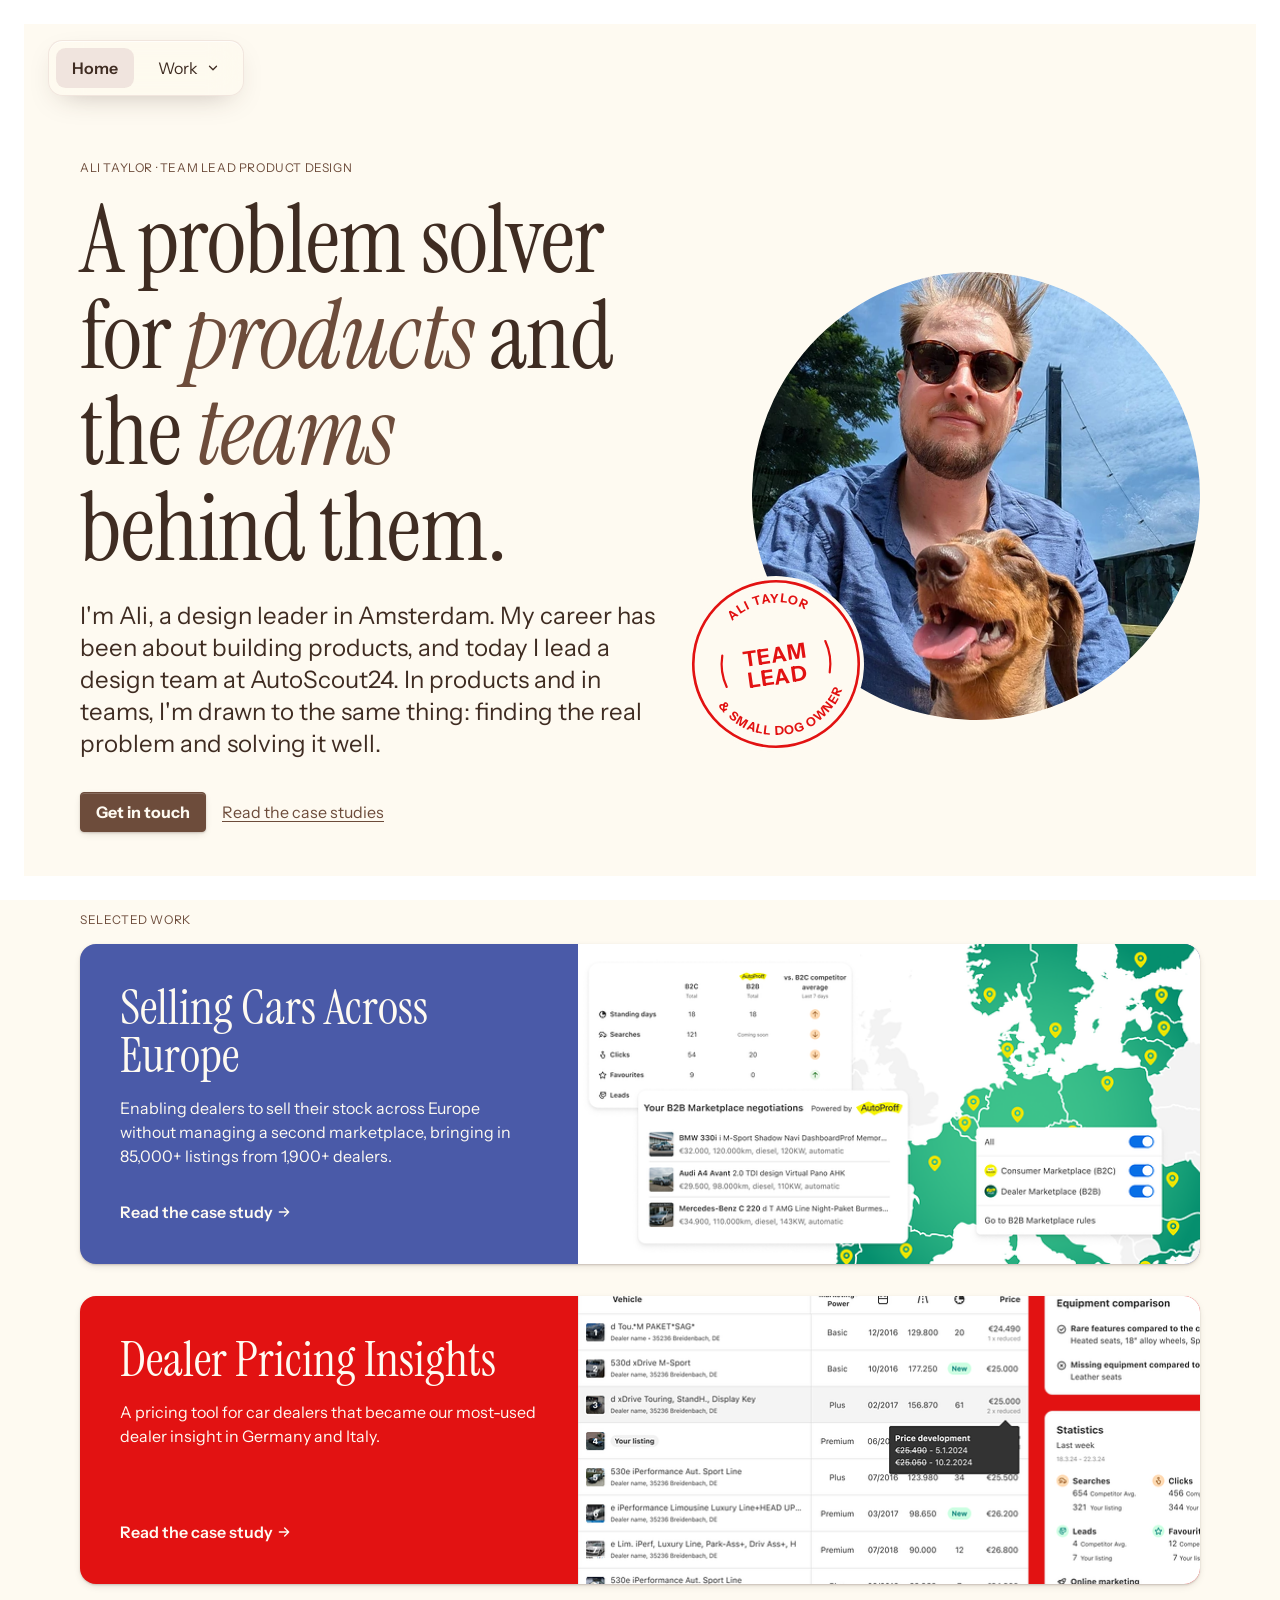
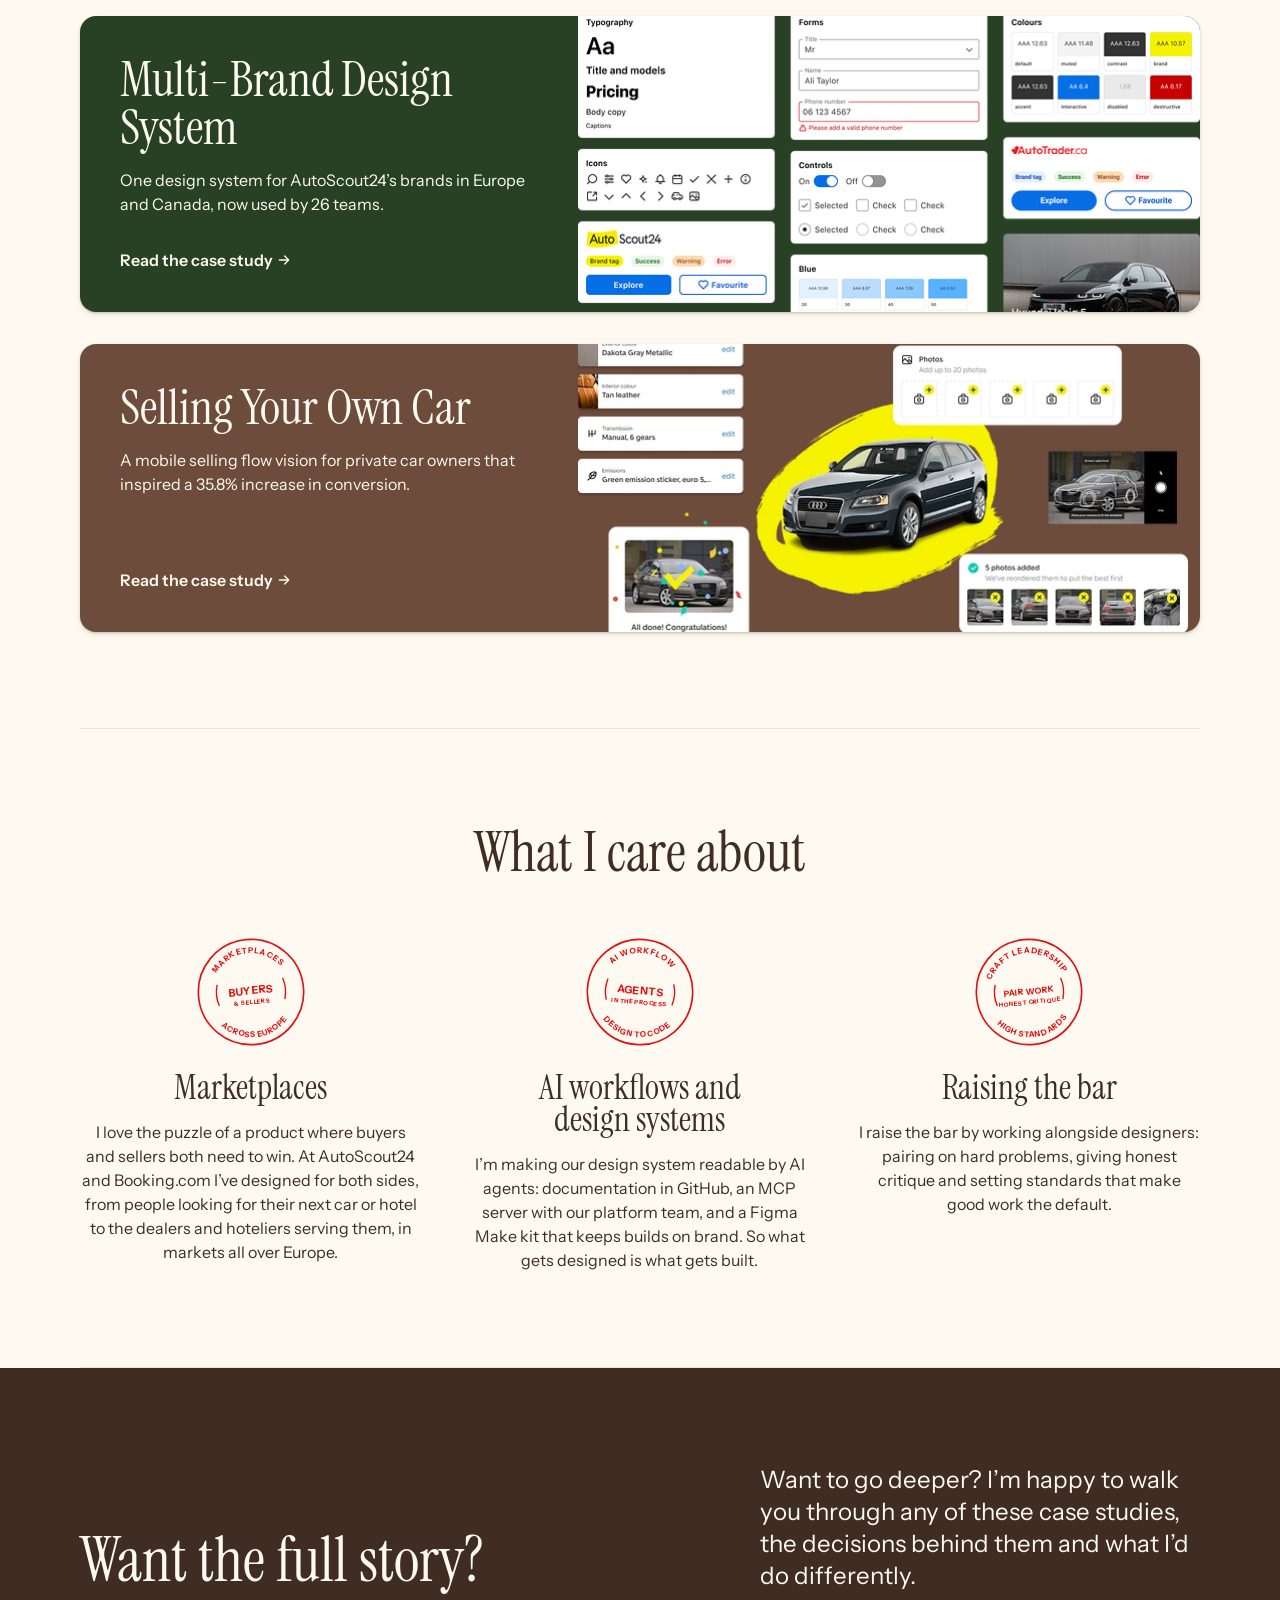
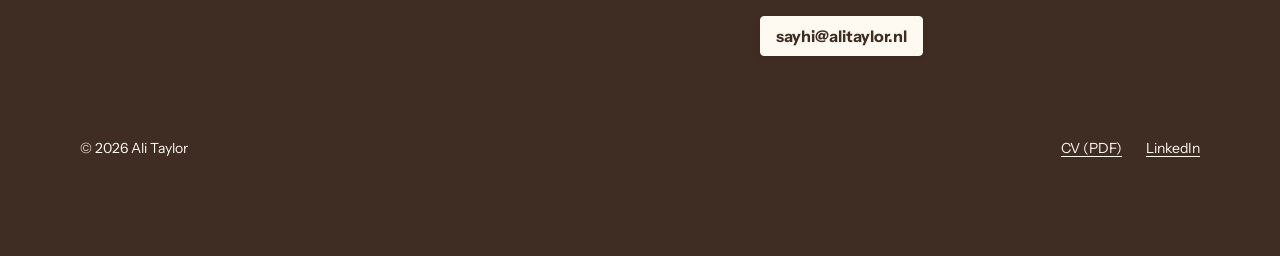
==== commit 0b345946: "Selling Cars Across Europe: listings from 1,900+ dealers Co-Authored-By: Claude Opus 5.5 <noreply@an" ====
--- a/index.html
+++ b/index.html
@@ -75,7 +75,7 @@
 <a class="book project-3" href="work/cross-border/">
   <div class="book-text">
     <h3>Selling Cars Across Europe</h3>
-    <p>Enabling dealers to sell their stock across Europe without managing a second marketplace, bringing in 85,000+ listings across 1,900+ dealers.</p>
+    <p>Enabling dealers to sell their stock across Europe without managing a second marketplace, bringing in 85,000+ listings from 1,900+ dealers.</p>
     <span class="book-cta">Read the case study <span class="book-arrow icon-arrow" aria-hidden="true"></span></span>
   </div>
   <div class="shot">
